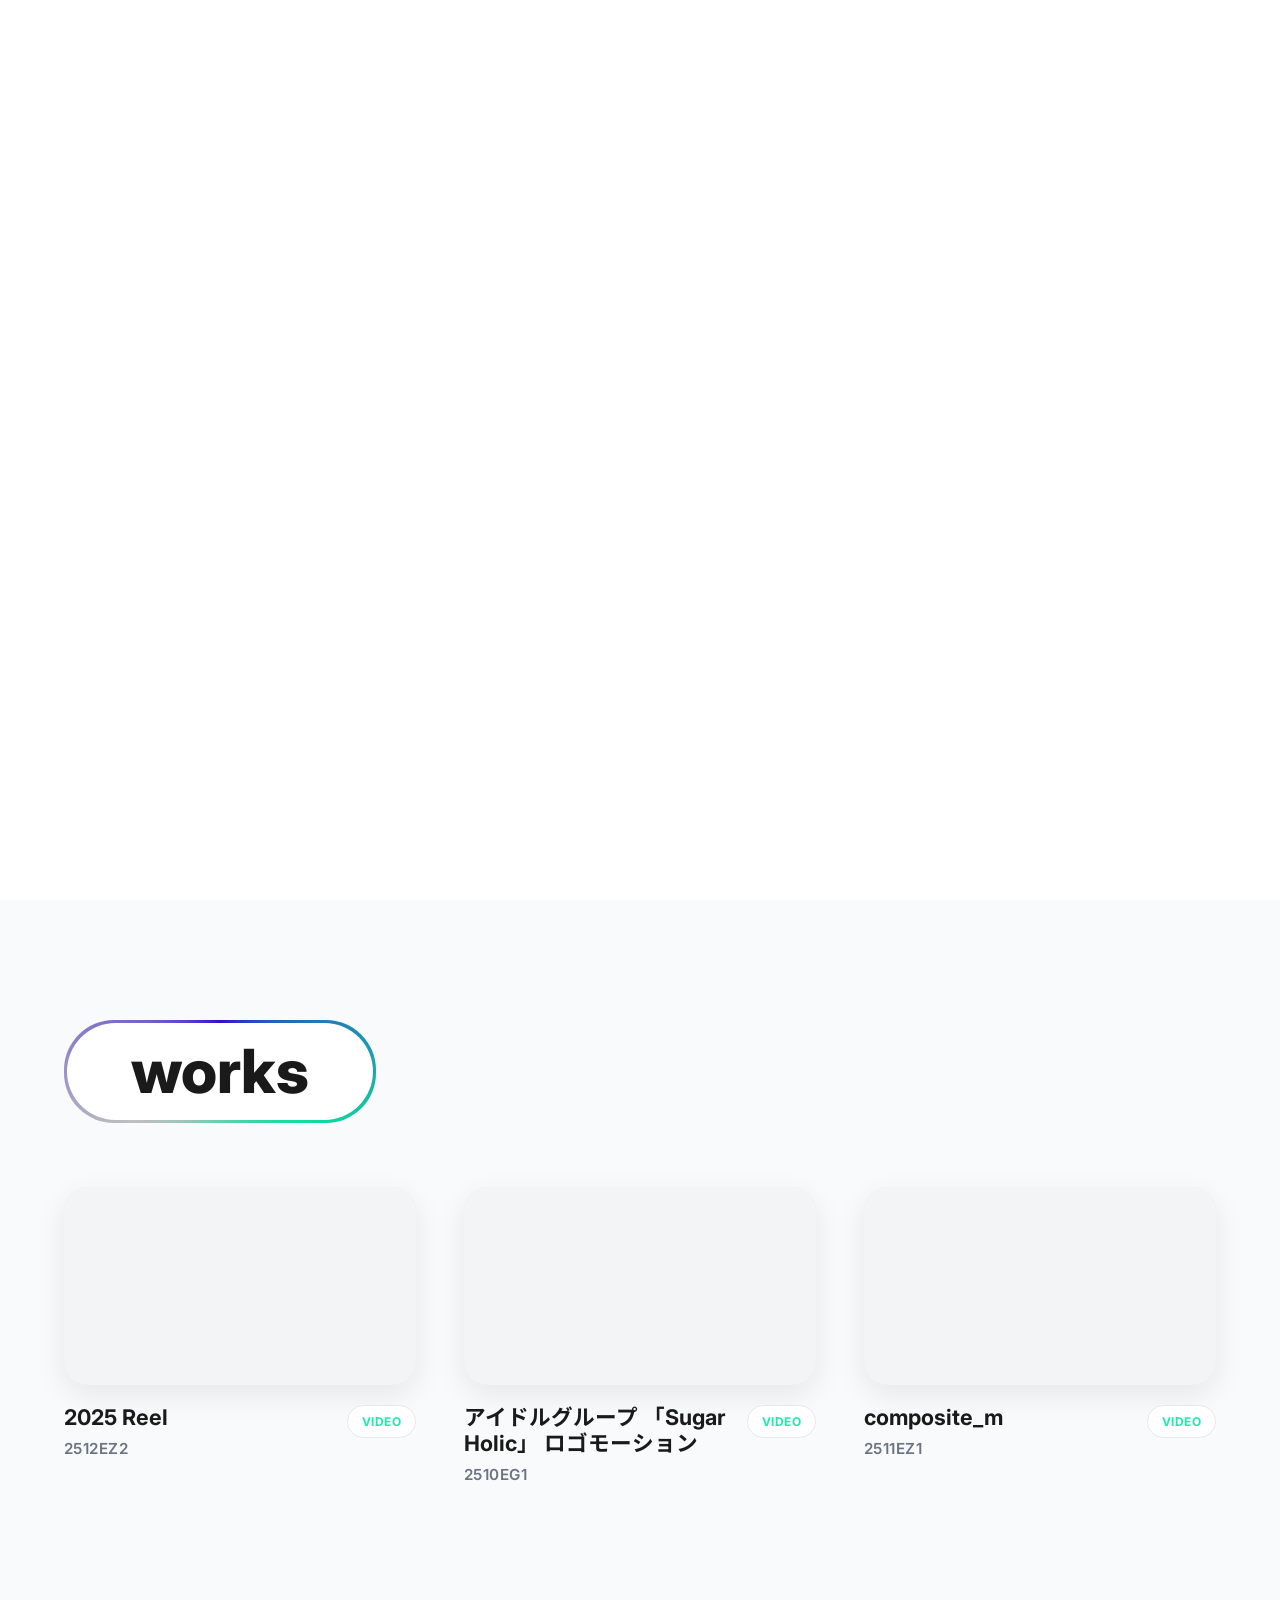
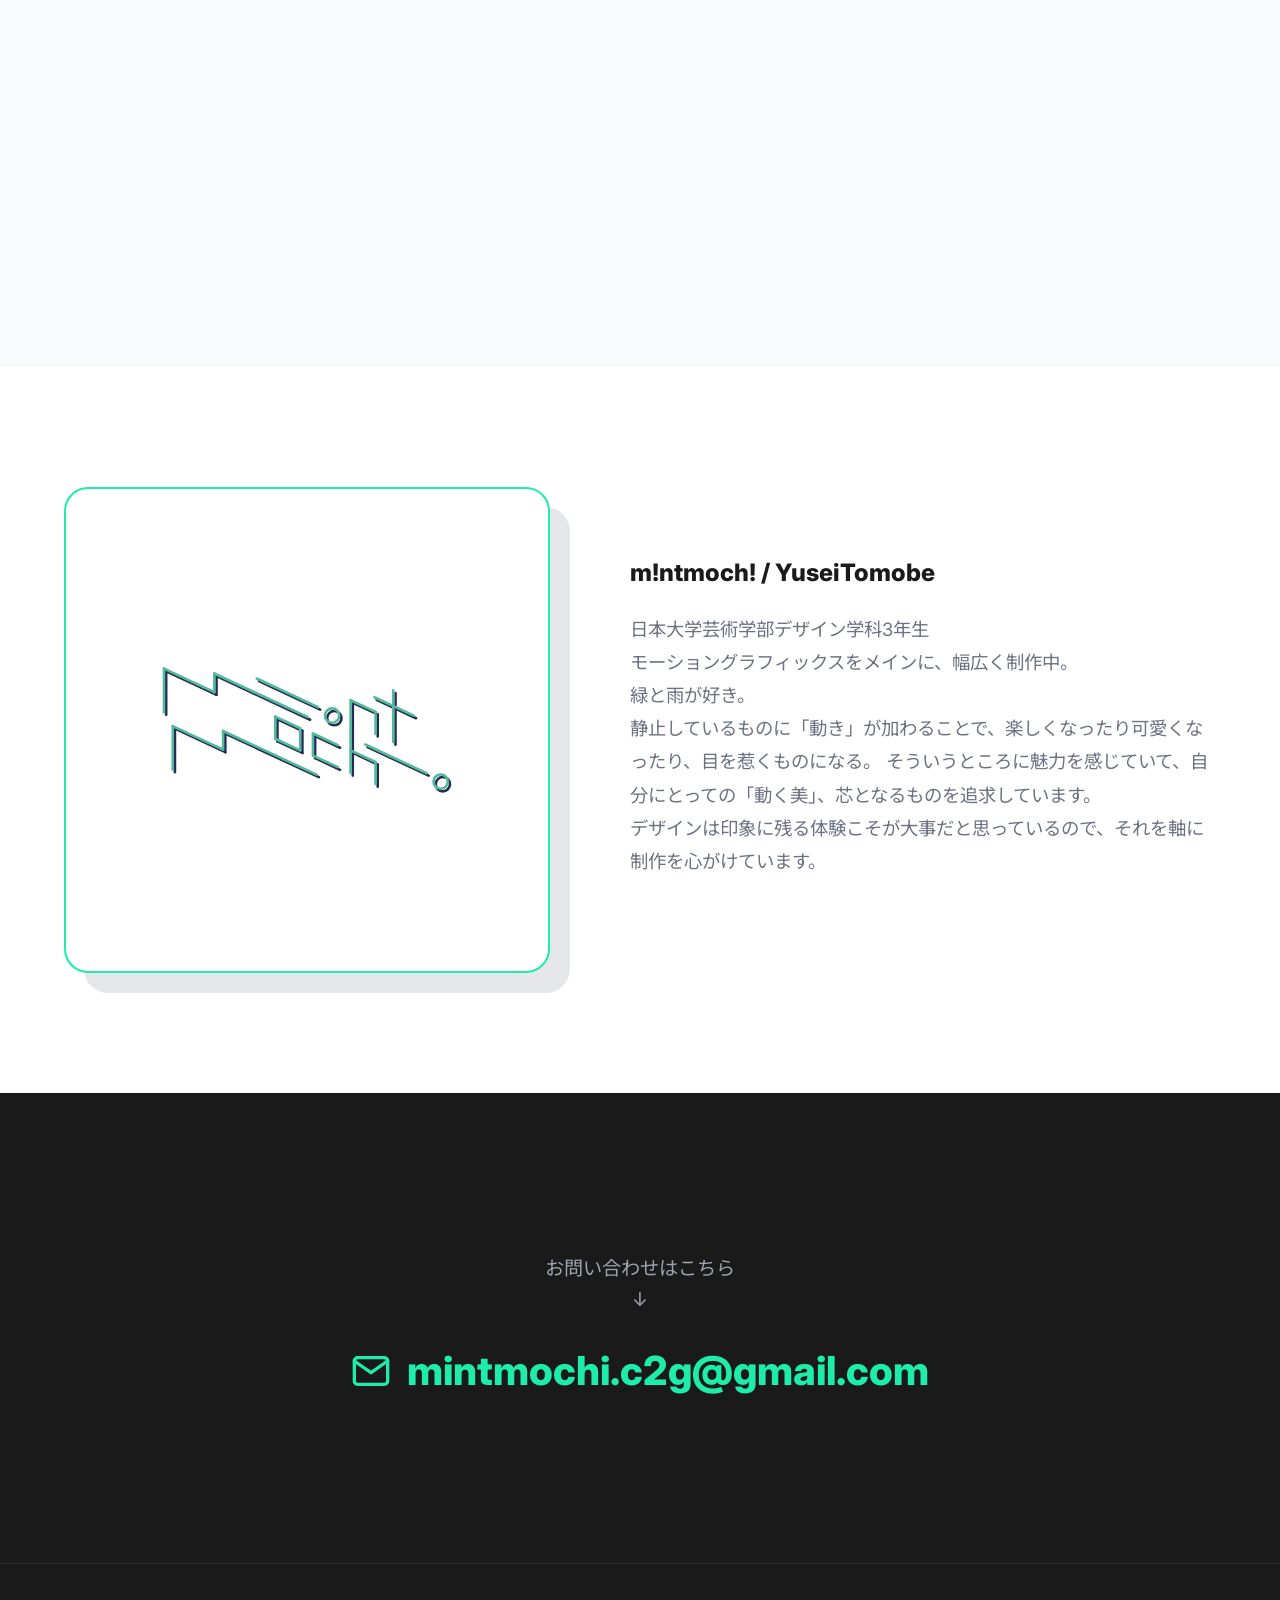
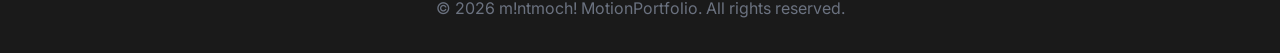
==== work-detail.html @ af5d7b32 "ok" ====
<!DOCTYPE html>
<html lang="ja">

<head>
    <meta name="robots" content="noindex,nofollow">
    <meta charset="UTF-8">
    <meta name="viewport" content="width=device-width, initial-scale=1.0">
    <title>作品詳細 | m!ntmoch! MotionPortfolio</title>
    <link rel="preconnect" href="https://fonts.googleapis.com">
    <link rel="preconnect" href="https://fonts.gstatic.com" crossorigin>
    <link
        href="https://fonts.googleapis.com/css2?family=Inter:wght@300;400;600;800&family=Noto+Sans+JP:wght@300;400;600;800&display=swap"
        rel="stylesheet">
    <link rel="stylesheet" href="style.css">
</head>

<body>

    <!-- 追従する戻るボタン（回転グラデーション付き） -->
    <a href="index.html" class="back-btn">
        <div class="back-btn-inner">
            <svg width="24" height="24" viewBox="0 0 24 24" fill="none" stroke="currentColor" stroke-width="2"
                stroke-linecap="round" stroke-linejoin="round">
                <line x1="19" y1="12" x2="5" y2="12"></line>
                <polyline points="12 19 5 12 12 5"></polyline>
            </svg>
        </div>
    </a>

    <!-- ヘッダー装飾（上部のカラーバー） -->
    <div class="detail-header-bar"></div>

    <div class="container detail-container">
        <!-- タイトルエリア -->
        <div class="detail-header">
            <h1 id="detail-title">作品タイトル</h1>
            <span id="detail-code">作品コード</span>
        </div>

        <!-- ============================================== -->
        <!-- 映像レイアウト用のエリア (type: "video" の時に表示) -->
        <!-- ============================================== -->
        <div id="layout-video" style="display: none;">
            <div class="youtube-wrapper dummy-bg">
                <iframe id="detail-youtube" src="" frameborder="0"
                    allow="accelerometer; autoplay; clipboard-write; encrypted-media; gyroscope; picture-in-picture; web-share"
                    allowfullscreen></iframe>
            </div>

            <div class="scenes-grid" id="scenes-grid">
                <!-- JavaScriptでここにシーン画が自動追加されます -->
            </div>
        </div>

        <!-- ============================================== -->
        <!-- 平面レイアウト用のエリア (type: "graphic" の時に表示) -->
        <!-- ============================================== -->
        <div id="layout-graphic" style="display: none;">
            <div class="graphic-wrapper dummy-bg">
                <img id="detail-graphic-img" src="" alt="作品画像">
            </div>
        </div>

        <!-- ============================================== -->
        <!-- 制作意図・ツール等のエリア (共通) -->
        <!-- ============================================== -->
        <div class="detail-info-box">
            <h4 style="margin-bottom: 8px;">概要</h4>
            <p id="detail-description"></p>
            <div class="detail-meta">
                <div><strong>ツール:</strong> <span id="detail-tools"></span></div>
                <div><strong>制作期間:</strong> <span id="detail-duration"></span></div>
            </div>
        </div>
    </div>

    <footer>
        <p>&copy; 2026 m!ntmoch! MotionPortfolio. All rights reserved.</p>
    </footer>

    <!-- データファイルと処理スクリプトを読み込み -->
    <script src="works-data.js"></script>
    <script src="script.js"></script>
    <script>
        document.addEventListener('DOMContentLoaded', () => {
            // URLから ?id=xxx を取得 (例: work-detail.html?id=25E12M)
            const params = new URLSearchParams(window.location.search);
            const workId = params.get('id');

            // 該当するデータがない場合はトップページに戻す
            if (!workId || !worksData[workId]) {
                window.location.href = 'index.html';
                return;
            }

            const data = worksData[workId];

            // 1. 共通のテキスト情報をセット
            document.getElementById('detail-title').textContent = data.title;
            document.getElementById('detail-code').textContent = data.code;
            const formattedDescription = data.description.replace(/\n/g, '<br>');
            document.getElementById('detail-description').innerHTML = formattedDescription;
            document.getElementById('detail-tools').textContent = data.tools;
            document.getElementById('detail-duration').textContent = data.duration;
            document.title = `${data.title} | m!ntmoch! MotionPortfolio`;

            // 2. データを各要素に流し込む
            if (data.type === 'video') {
                document.getElementById('layout-video').style.display = 'block';
                const youtubeFrame = document.getElementById('detail-youtube');

                // データ倉庫に youtubeUrl が書いてあれば、そのままプレイヤーにセットする
                if (data.youtubeUrl && data.youtubeUrl !== "") {
                    youtubeFrame.src = data.youtubeUrl;
                } else {
                    // 動画URLがない場合のダミー枠表示処理
                    youtubeFrame.style.display = 'none';
                    const wrapper = document.querySelector('.youtube-wrapper');
                    if (wrapper) {
                        wrapper.classList.add('dummy-scene');
                        wrapper.innerHTML = '<span class="dummy-text">メイン動画（URL未設定）</span>';
                    }
                }

                // 下に並べる4枚のシーン画を自動追加するループ処理
                const scenesGrid = document.getElementById('scenes-grid');
                scenesGrid.innerHTML = ''; // 一度中身を綺麗にする

                data.scenes.forEach(sceneSrc => {
                    const imgContainer = document.createElement('div');
                    imgContainer.className = 'scene-item dummy-bg';

                    if (sceneSrc && sceneSrc !== "") {
                        const img = document.createElement('img');
                        img.src = `./assets/images/${sceneSrc}`;
                        imgContainer.appendChild(img);
                        imgContainer.classList.remove('dummy-bg');
                    } else {
                        // 画像がない場合のダミー枠
                        imgContainer.classList.add('dummy-scene');
                        imgContainer.innerHTML = '<span class="dummy-text">各シーン画</span>';
                    }
                    scenesGrid.appendChild(imgContainer);
                });

            } else if (data.type === 'graphic') {
                document.getElementById('layout-graphic').style.display = 'block';
                const graphicImg = document.getElementById('detail-graphic-img');

                if (data.mainImage && data.mainImage !== "") {
                    graphicImg.src = `./assets/images/${data.mainImage}`;
                    document.querySelector('.graphic-wrapper').classList.remove('dummy-bg');
                } else {
                    // 画像がない場合のダミー枠表示処理
                    graphicImg.style.display = 'none';
                    const wrapper = document.querySelector('.graphic-wrapper');
                    wrapper.classList.add('dummy-scene');
                    wrapper.innerHTML = '<span class="dummy-text">作品画像</span>';
                }
            }
        });
    </script>
</body>

</html>
---- style.css ----
:root {
    --color-bg: #ffffff;
    --color-text: #1a1a1a;
    --color-text-muted: #6b7280;
    --color-accent: #1decaa;
    /* Custom Icon Green */
    --color-accent-hover: #1fd69f;
    --color-surface: #f9fafb;
    --color-border: #e5e7eb;
}

* {
    box-sizing: border-box;
    margin: 0;
    padding: 0;
}

/* html にも必須：bodyだけでは Safari 等でバウンスが残る */
html {
    overscroll-behavior-y: none;
}

body {
    font-family: 'Inter', 'Noto Sans JP', sans-serif;
    background-color: var(--color-bg);
    color: var(--color-text);
    line-height: 1.6;
    -webkit-font-smoothing: antialiased;
    overflow-x: hidden;
    overscroll-behavior-y: none;
}

h1,
h2,
h3,
h4 {
    font-weight: 800;
    line-height: 1.2;
}

a {
    color: inherit;
    text-decoration: none;
    transition: all 0.3s ease;
}

.container {
    max-width: 1200px;
    margin: 0 auto;
    padding: 0 24px;
}

.section {
    padding: 120px 0;
}

.text-accent {
    color: var(--color-accent);
}

/* Navigation */
/* ==========================================
   Dynamic Navigation (映像再現・修正版)
========================================== */

:root {
    --nav-angle: 0deg;
}

.dynamic-nav {
    position: fixed;
    top: 24px;
    right: 24px;
    z-index: 1000;
    padding: 3px;
    border-radius: 50px;
    background: conic-gradient(from var(--nav-angle), #c4c4c4, #48fea6, #051ade, #c4c4c4);
}

.dynamic-nav-inner {
    position: relative;
    background-color: rgba(255, 255, 255, 0.95);
    backdrop-filter: blur(8px);
    border-radius: 50px;
    height: 48px;
    width: 48px;
    overflow: hidden;
    display: flex;
    align-items: center;
    transition: width 0.6s cubic-bezier(0.34, 1.3, 0.64, 1);
}

.dynamic-nav.is-open .dynamic-nav-inner {
    width: 340px;
}

/* メニューの文字 */
.dynamic-nav-links {
    display: flex;
    gap: 35px;
    opacity: 0;
    white-space: nowrap;
    transition: opacity 0.1s ease, transform 0.1s ease;
    pointer-events: none;
    padding-left: 32px;
    transform: translateX(10px);
}

.dynamic-nav.is-open .dynamic-nav-links {
    opacity: 1;
    pointer-events: auto;
    transform: translateX(0);
    transition: opacity 0.4s ease 0.15s, transform 0.4s ease 0.1s;
}

.dynamic-nav-links a {
    font-size: 0.95rem;
    font-weight: 600;
    color: var(--color-text);
}

.dynamic-nav-links a:hover {
    color: var(--color-accent);
}

/* 三本線ハンバーガーボタン */
.dynamic-nav-toggle {
    position: absolute;
    right: 4px;
    width: 40px;
    height: 40px;
    flex-shrink: 0;
    border: none;
    background: transparent;
    cursor: pointer;
    display: flex;
    flex-direction: column;
    justify-content: center;
    align-items: center;
    gap: 4px;
    outline: none;
    transition: transform 0.6s cubic-bezier(0.34, 1.75, 0.64, 1), gap 0.6s cubic-bezier(0.34, 1.75, 0.64, 1);
}

/* ボタン内の3本の線 */
.dynamic-nav-toggle span {
    display: block;
    width: 18px;
    height: 2px;
    background-color: var(--color-text);
    border-radius: 2px;
    transition: background-color 0.3s ease;
}

/* 開いた時に90度回転し、線の間隔（gap）を広げる */
.dynamic-nav.is-open .dynamic-nav-toggle {
    transform: rotate(90deg);
    gap: 7px;
}

/* Hero Section */
.hero {
    height: 100vh;
    /* fallback */
    height: 100dvh;
    display: flex;
    align-items: center;
    position: relative;
    overflow: hidden;
    padding-top: 80px;
    background-color: #dddddd;
    /* 💡 背景を黒にして映像を引き締める */
}

/* 💡 動画を画面いっぱいに広げて、うっすら（不透明度 0.35）流す */
.hero-video-bg {
    position: absolute;
    top: 50%;
    left: 50%;
    width: 100%;
    height: 100%;
    object-fit: cover;
    /* 💡 縦横比を崩さずに画面全体を覆う */
    transform: translate(-50%, -50%);
    z-index: 1;
    opacity: 0.35;
    /* 💡 ここで薄さを調整（0.1が超薄い 〜 1.0が100%くっきり） */
}

/* 💡 文字を読みやすくするために、上に少し暗いフィルターを重ねる */
.hero-video-overlay {
    position: absolute;
    top: 0;
    left: 0;
    width: 100%;
    height: 100%;
    background: linear-gradient(to bottom, rgba(244, 244, 244, 0.4), rgba(78, 78, 78, 0.2));
    z-index: 2;
}

/* 💡 タイトルやボタンなどの文字が動画の「上」にくるように z-index を調整 */
.hero .container {
    position: relative;
    z-index: 3;
}

/* ==========================================
   Works Section (動画再現：レイアウト＆トリプルバウンス)
========================================== */
.works-section {
    background-color: var(--color-surface);
    overflow: hidden;
    /* 激しいバウンス時のはみ出しスクロールバーを防ぐ */
}

/* ① Worksヘッダー：左から右へバウンス出現 ＆ 動画風ネオンカプセルデザイン */
.works-section .section-header {
    text-align: left;
    /* 動画に合わせて左寄せに配置 */
    margin-bottom: 64px;

    /* 初期状態：左側に引っ込んで少し縮んでいる */
    opacity: 0;
    transform: translateX(-180px) scale(0.85);
    transition: transform 0.85s cubic-bezier(0.34, 1.75, 0.64, 1), opacity 0.85s ease;
}

/* 画面にスクロールインした時に発火 */
.works-section .section-header.is-visible {
    opacity: 1;
    transform: translateX(0) scale(1);
}

.works-section .section-header h2 {
    display: inline-block;
    font-size: 3.8rem;
    font-weight: 800;
    color: #1a1a1a;
    /* 💡 文字を黒に */
    padding: 3px;
    /* 💡 これが「フチの線の太さ」になります */
    border-radius: 50px;
    /* 特徴的な角丸カプセル形状 */

    /* 💡 ナビと同じ「青ー緑ー灰色」の回転グラデーションを背景（フチ用）に敷く */
    background: conic-gradient(from var(--nav-angle), #340bd8, #0fde9c, #bfbfbf, #340bd8);

    text-transform: lowercase;
    /* 自動で動画通りの小文字「works」にする */
}

/* 💡 フチの内側を「白」で丸く塗りつぶすための設定を1つ追加！ */
.works-section .section-header h2::after {
    content: "works";
    /* 中身の文字 */
    display: block;
    background-color: #ffffff;
    /* 💡 中を白に */
    padding: 12px 64px;
    /* 文字の周りの余白 */
    border-radius: 50px;
    width: 100%;
    height: 100%;
    box-sizing: border-box;
}

/* ヘッダー下のサブテキスト（ヘッダーが弾み終わった後にフワッと出現） */
.works-section .section-header p {
    margin-top: 20px;
    padding-left: 24px;
    font-size: 1.1rem;
    opacity: 0;
    transform: translateY(15px);
    transition: opacity 0.6s ease 0.45s, transform 0.6s ease 0.4s;
}

.works-section .section-header.is-visible p {
    opacity: 1;
    transform: translateY(0);
}

/* 作品のグリッド配置（間隔を少し広げて動画のゆとりを再現） */
.works-grid {
    display: grid;
    grid-template-columns: repeat(auto-fit, minmax(320px, 1fr));
    gap: 60px 48px;
}

/* ② 作品映像カード：左上から右下へ迫り来るバウンスモーション */
.works-grid .work-item {
    opacity: 0;
    transform: translate(-120px, -120px) scale(0.8);
    /* 左上奥から飛び出す初期位置 */

    /* HTMLに直書きされている「transition-delay」を活かすため、プロパティを限定 */
    transition-property: transform, opacity;
    transition-duration: 0.85s;
    transition-timing-function: cubic-bezier(0.34, 1.75, 0.64, 1);
    /* ピチッと弾む心地よい速度 */
}

/* 画面にスクロールインした時に発火 */
.works-grid .work-item.is-visible {
    opacity: 1;
    transform: translate(0, 0) scale(1);
}

/* 作品画像（動画）コンテナ：滑らかな角丸感を強化 */
.work-image-container {
    position: relative;
    width: 100%;
    aspect-ratio: 16/9;
    background-color: #e5e7eb;
    border-radius: 24px;
    /* 16pxから24pxに広げて動画のモチッとした滑らかさに */
    overflow: hidden;
    margin-bottom: 20px;
    box-shadow: 0 10px 30px rgba(0, 0, 0, 0.08);
}

.work-image {
    position: absolute;
    inset: 0;
    display: flex;
    align-items: center;
    justify-content: center;
    background-color: #f3f4f6;
    transition: transform 0.6s cubic-bezier(0.16, 1, 0.3, 1);
    color: #9ca3af;
    font-size: 1.2rem;
    font-weight: 600;
}

.work-hover-overlay {
    position: absolute;
    inset: 0;
    opacity: 0;
    display: flex;
    align-items: center;
    justify-content: center;
    transition: opacity 0.4s ease;
}

.work-item:hover .work-image {
    transform: scale(1.04);
    /* ホバー時のズームを少し上品に */
}

.work-item:hover .work-hover-overlay {
    opacity: 0;
}

/* ③ 作品名・作品コード：カードが着地した瞬間に下から時間差バウンス出現 */
.work-info {
    display: flex;
    justify-content: space-between;
    align-items: flex-start;

    /* 初期状態 */
    opacity: 0;
    transform: translateY(25px);
    /* カード本体が飛び出て落ち着く頃（0.35秒後）に、文字がひょこっと弾んで出てくる設定 */
    transition: opacity 0.5s ease 0.35s, transform 0.5s cubic-bezier(0.34, 1.5, 0.64, 1) 0.35s;
}

/* 画面にスクロールインした時に発火 */
.work-item.is-visible .work-info {
    opacity: 1;
    transform: translateY(0);
}

.work-item:hover .work-title {
    color: var(--color-accent);
}

.work-title {
    font-size: 1.35rem;
    font-weight: 700;
    margin-bottom: 6px;
    transition: color 0.3s ease;
}

.work-category {
    color: var(--color-text-muted);
    font-size: 0.95rem;
    font-weight: 600;
    letter-spacing: 0.03em;
}

.work-badge {
    font-size: 0.75rem;
    padding: 6px 14px;
    background-color: white;
    border: 1px solid var(--color-border);
    border-radius: 20px;
    color: var(--color-accent);
    font-weight: 700;
    letter-spacing: 0.5px;
}

/* About Section */
.about-wrapper {
    display: flex;
    flex-wrap: wrap;
    gap: 80px;
    align-items: center;
}

.about-image {
    flex: 1 1 400px;
    position: relative;
}

.about-image-inner {
    width: 100%;
    aspect-ratio: 1/1;
    background-color: #ffffff;
    border: 2px solid var(--color-accent);
    border-radius: 24px;
    display: flex;
    align-items: center;
    justify-content: center;
    color: #9ca3af;
    font-weight: 600;
    position: relative;
    z-index: 1;
}

.about-image-decor {
    position: absolute;
    bottom: -20px;
    right: -20px;
    width: 100%;
    height: 100%;
    background-color: #e5e7eb;
    border-radius: 24px;
    z-index: 0;
}

.about-content {
    flex: 1 1 500px;
}

.about-content h2 {
    font-size: 3.5rem;
    margin-bottom: 32px;
}

.about-content p {
    font-size: 1.15rem;
    color: var(--color-text-muted);
    margin-bottom: 24px;
    line-height: 1.8;
}

/* Contact Section */
.contact-section {
    background-color: var(--color-text);
    color: var(--color-bg);
    padding: 160px 0;
    text-align: center;
}

.contact-section h2 {
    font-size: 3.5rem;
    margin-bottom: 24px;
}

.contact-email {
    display: inline-flex;
    align-items: center;
    gap: 16px;
    font-size: 2.5rem;
    font-weight: 800;
    color: var(--color-accent);
    text-decoration: none;
    transition: color 0.3s ease;
    margin-top: 24px;
}

.contact-email:hover {
    color: white;
}

/* Footer */
footer {
    padding: 32px 0;
    text-align: center;
    background-color: var(--color-text);
    color: #6b7280;
    border-top: 1px solid rgba(255, 255, 255, 0.1);
}

/* ==========================================
   Work Detail Page Styles
========================================== */
.detail-header-bar {
    position: fixed;
    top: 0;
    left: 0;
    width: 100%;
    height: 16px;
    background: linear-gradient(90deg, #1f2937 0%, #1f2937 5%, #eb2b98 5%, #eb2b98 20%, #340bd8 20%, #12ffc4 70%, #bfbfbf 90%, #bfbfbf 100%);
    z-index: 1000;
}

.back-btn {
    position: fixed;
    top: 32px;
    left: 24px;
    z-index: 1000;
    padding: 3px;
    border-radius: 50px;
    background: conic-gradient(from var(--nav-angle), #53ba9a, #2d10e7, #9ca3af, #53ba9a);
    display: flex;
    text-decoration: none;
    color: var(--color-text);
}

.back-btn-inner {
    background-color: rgba(255, 255, 255, 0.95);
    backdrop-filter: blur(8px);
    border-radius: 50px;
    height: 48px;
    width: 48px;
    display: flex;
    align-items: center;
    justify-content: center;
    transition: background-color 0.3s ease;
}

.back-btn:hover .back-btn-inner {
    background-color: rgba(255, 255, 255, 1);
}

.detail-container {
    padding-top: 100px;
    padding-bottom: 80px;
    max-width: 1000px;
}

.detail-header {
    display: flex;
    align-items: baseline;
    gap: 16px;
    margin-bottom: 40px;
    border-bottom: 1px solid var(--color-border);
    padding-bottom: 16px;
}

.detail-header h1 {
    font-size: 2.5rem;
}

.detail-header span {
    font-size: 1rem;
    color: var(--color-text-muted);
    font-weight: 600;
}

/* Video Layout */
.youtube-wrapper {
    position: relative;
    width: 100%;
    padding-bottom: 56.25%;
    /* 16:9 ratio */
    height: 0;
    overflow: hidden;
    background-color: #f3f4f6;
    margin-bottom: 24px;
}

.youtube-wrapper iframe {
    position: absolute;
    top: 0;
    left: 0;
    width: 100%;
    height: 100%;
    border: 0;
}

.scenes-grid {
    display: grid;
    grid-template-columns: repeat(2, 1fr);
    gap: 24px;
    margin-bottom: 40px;
}

.scene-item {
    position: relative;
    width: 100%;
    aspect-ratio: 16/9;
    background-color: #f3f4f6;
    overflow: hidden;
}

.scene-item img {
    width: 100%;
    height: 100%;
    object-fit: cover;
}

/* Graphic Layout */
.graphic-wrapper {
    width: 100%;
    min-height: 600px;
    background-color: #f3f4f6;
    margin-bottom: 40px;
    display: flex;
    justify-content: center;
    align-items: center;
    overflow: hidden;
    padding: 24px;
}

.graphic-wrapper img {
    max-width: 100%;
    height: auto;
    object-fit: contain;
}

/* Info Box */
.detail-info-box {
    border: 1px solid var(--color-border);
    padding: 32px;
    background-color: #ffffff;
}

.detail-info-box p {
    margin-bottom: 24px;
    font-size: 1.05rem;
    color: var(--color-text);
}

.detail-meta {
    display: flex;
    flex-wrap: wrap;
    gap: 24px;
    color: var(--color-text-muted);
    font-size: 0.95rem;
}

/* Dummy Elements */
.dummy-bg {
    background-color: #e5e7eb;
}

.dummy-scene {
    display: flex;
    justify-content: center;
    align-items: center;
    background-color: #e5e7eb;
    border: 2px dashed #9ca3af;
}

.dummy-text {
    font-size: 1.25rem;
    font-weight: 800;
    color: #9ca3af;
    letter-spacing: 2px;
}

/* Animations */
@keyframes fadeUp {
    from {
        opacity: 0;
        transform: translateY(30px);
    }

    to {
        opacity: 1;
        transform: translateY(0);
    }
}

.fade-on-scroll {
    opacity: 0;
    transform: translateY(40px);
    transition: opacity 0.8s cubic-bezier(0.16, 1, 0.3, 1), transform 0.8s cubic-bezier(0.16, 1, 0.3, 1);
}

.fade-on-scroll.is-visible {
    opacity: 1;
    transform: translateY(0);
}

/* Splash Screen */
#splash-screen {
    position: fixed;
    top: 0;
    left: 0;
    width: 100vw;
    height: 100vh;
    /* fallback */
    height: 100dvh;
    background-color: var(--color-bg);
    z-index: 9999;
    display: flex;
    justify-content: center;
    align-items: center;
    transition: opacity 0.8s ease-in-out, visibility 0.8s ease-in-out;
}

#splash-screen.hidden {
    opacity: 0;
    visibility: hidden;
}

#splash-video {
    width: 40vw;
    max-width: 400px;
    aspect-ratio: 16/9;
    /* 正方形の枠を強制的に作る */
    object-fit: cover;
    /* 枠いっぱいに動画を拡大し、はみ出た黒帯部分を切り落とす */
    border: none;
    outline: none;
    background-color: transparent;
}

/* ==========================================
   Responsive (Smartphone)
========================================== */
@media (max-width: 768px) {
    .section {
        padding: 80px 0;
    }

    .section-header h2 {
        font-size: 2.5rem;
    }

    .dynamic-nav.is-open .dynamic-nav-inner {
        /* スマホで横幅がいっぱいにならないよう調整（余白考慮） */
        width: calc(100vw - 48px);
    }

    .about-wrapper {
        gap: 40px;
    }

    .contact-email {
        font-size: 1.5rem;
        word-break: break-all;
        /* 長いアドレスがはみ出さないように */
    }

    #splash-video {
        width: 60vw;
        /* スマホではロゴを少し大きめに */
    }
}
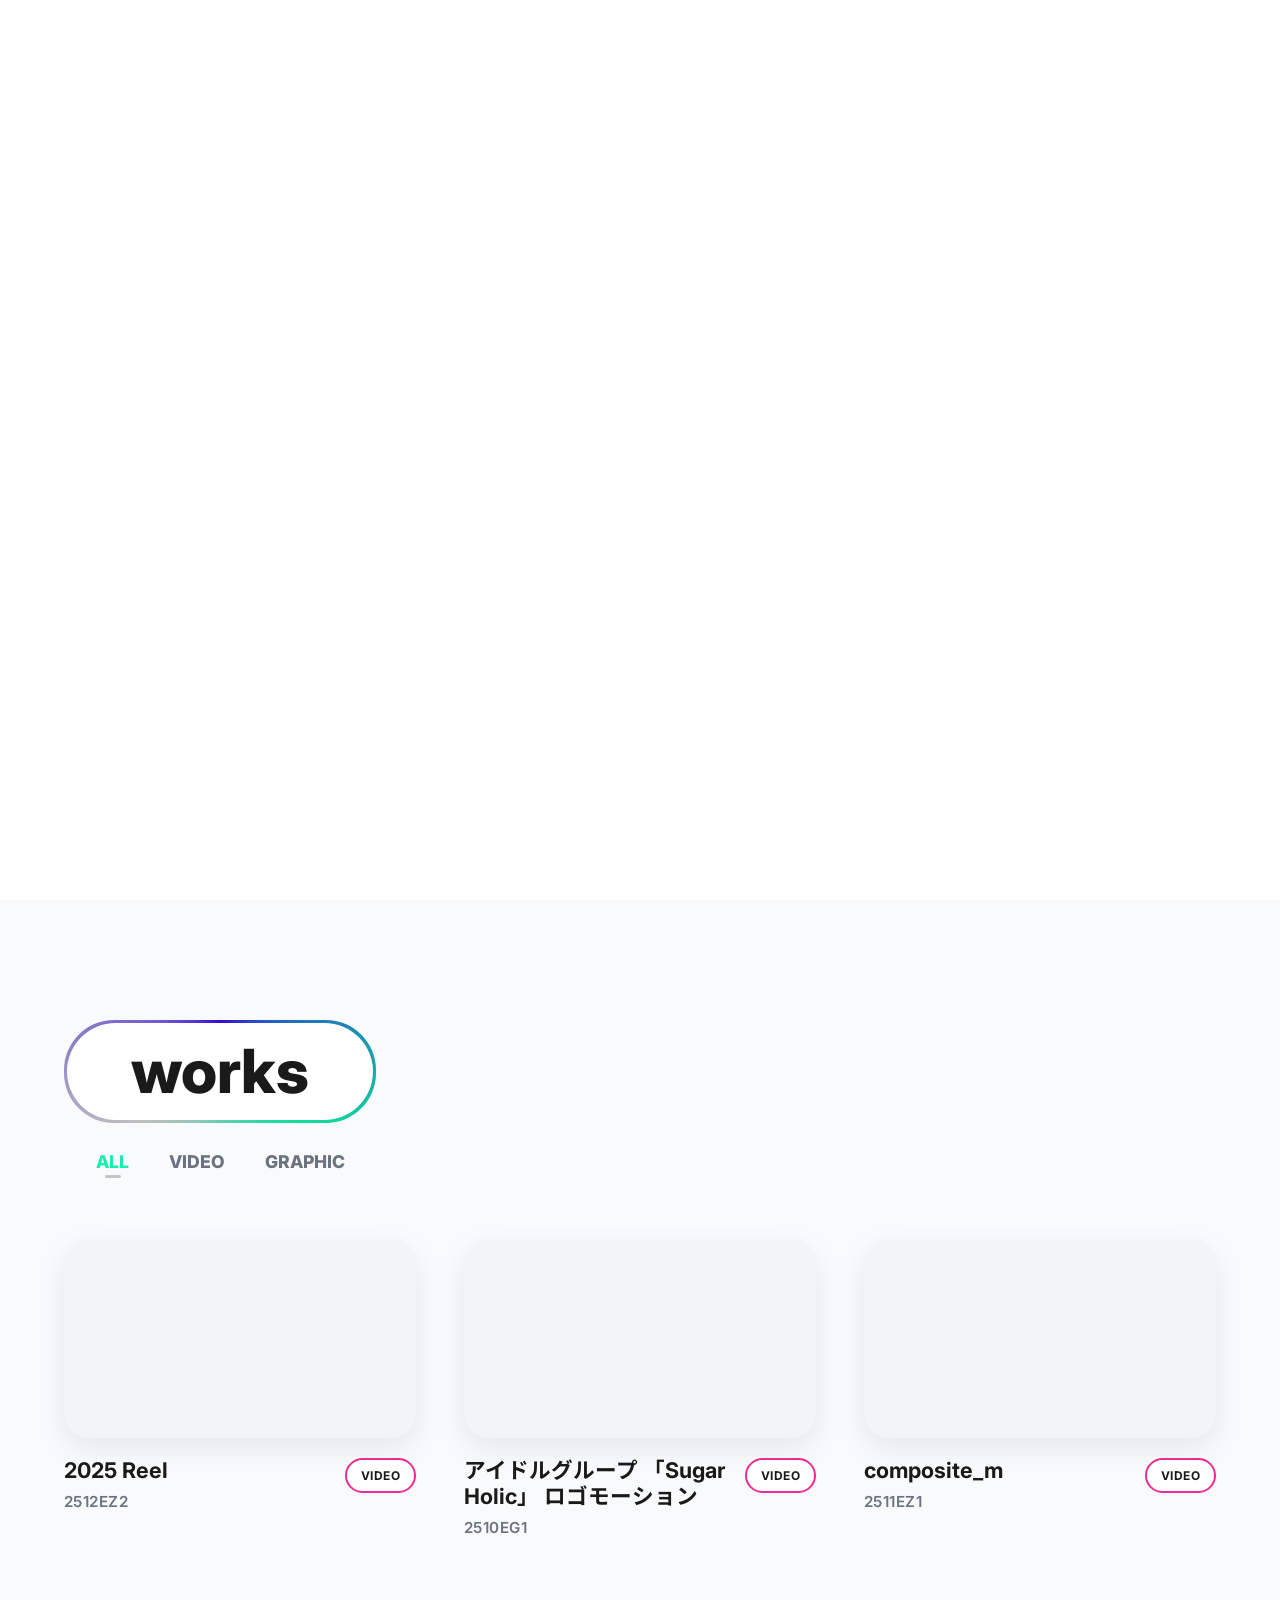
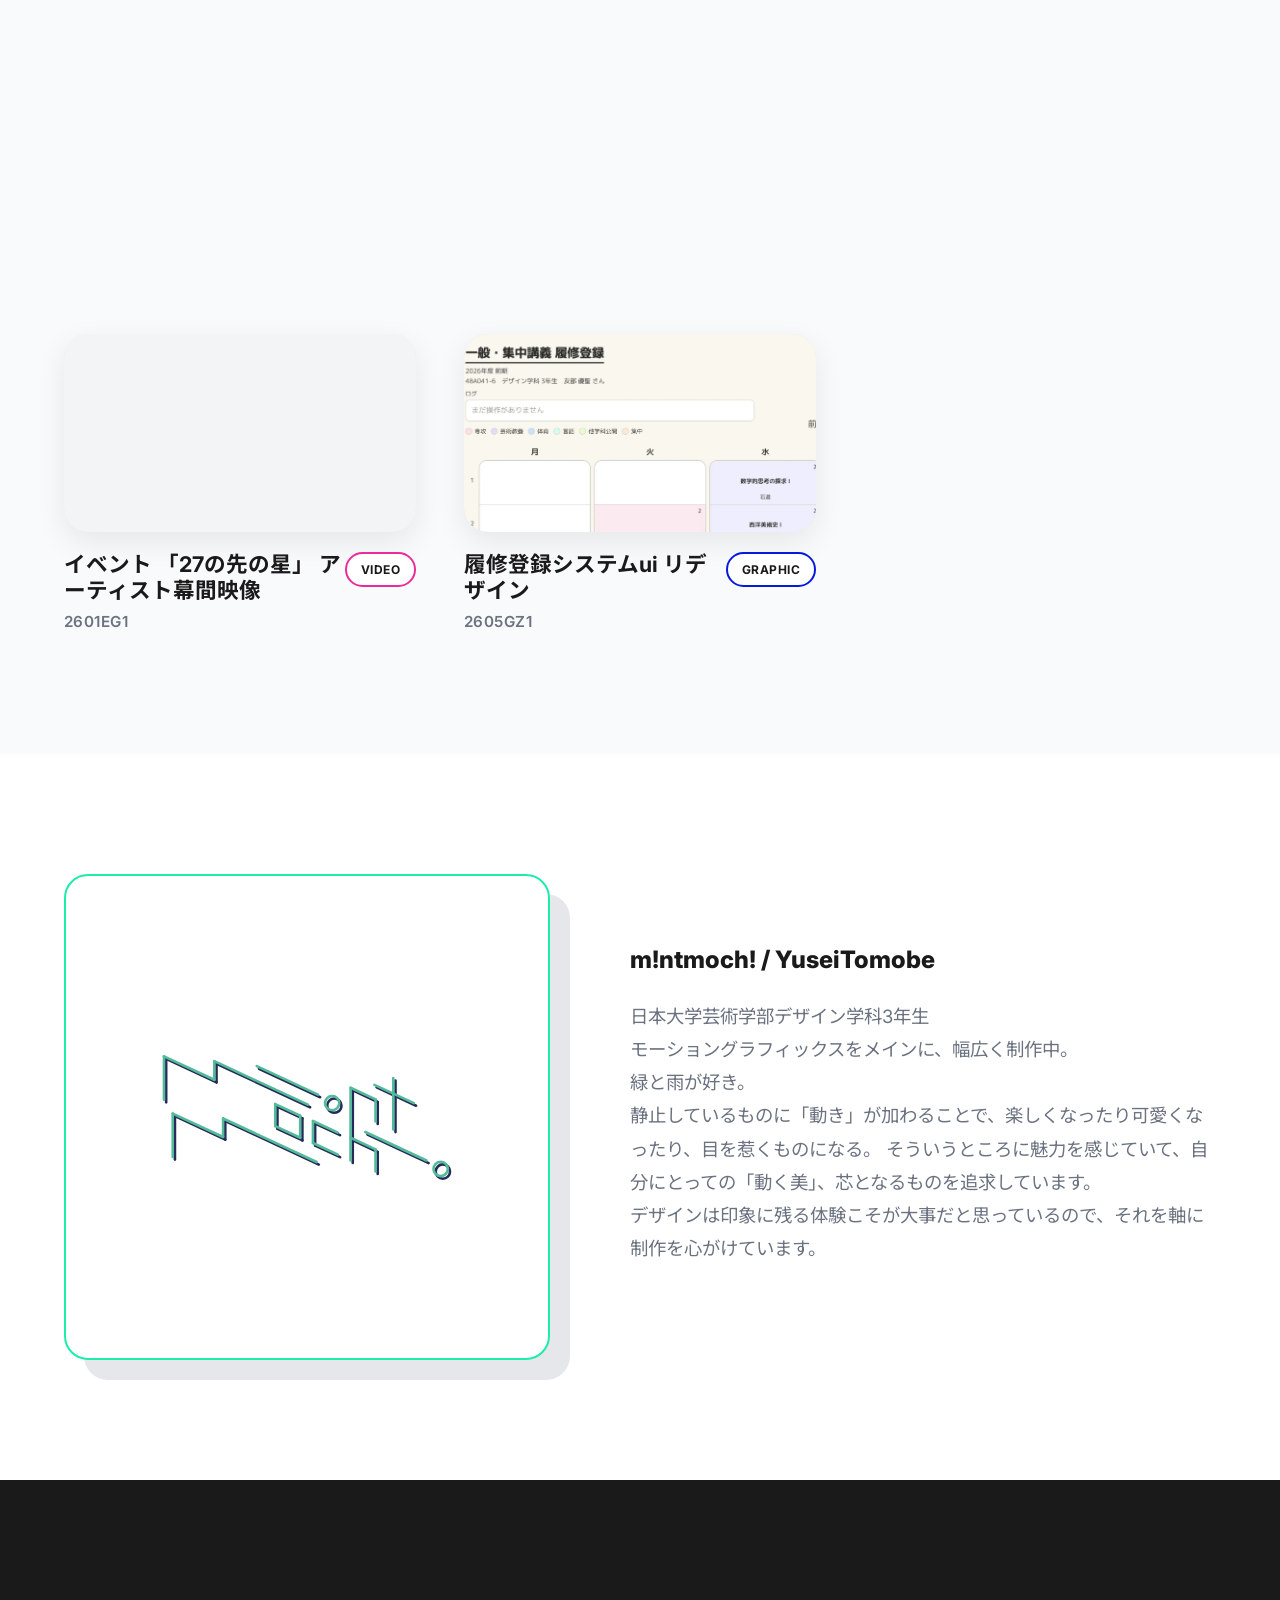
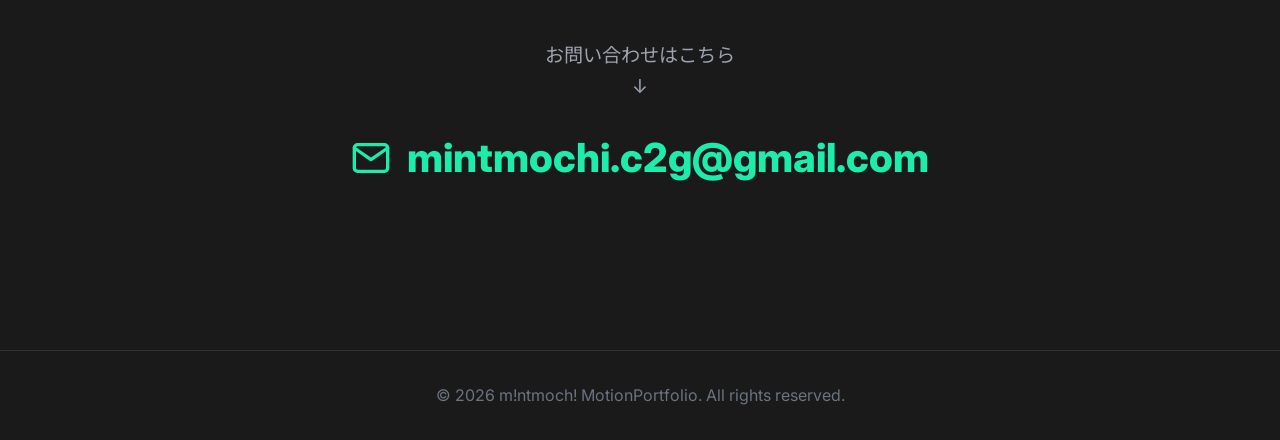
==== commit 0426970d: "a" ====
--- a/work-detail.html
+++ b/work-detail.html
@@ -67,6 +67,11 @@
         <div class="detail-info-box">
             <h4 style="margin-bottom: 8px;">概要</h4>
             <p id="detail-description"></p>
+            <div id="detail-site-url" style="margin: 16px 0; display: none;">
+                <a href="" target="_blank" rel="noopener noreferrer" class="detail-site-link">
+                    <span>サイトを見る</span>
+                </a>
+            </div>
             <div class="detail-meta">
                 <div><strong>ツール:</strong> <span id="detail-tools"></span></div>
                 <div><strong>制作期間:</strong> <span id="detail-duration"></span></div>
@@ -103,6 +108,14 @@
             document.getElementById('detail-tools').textContent = data.tools;
             document.getElementById('detail-duration').textContent = data.duration;
             document.title = `${data.title} | m!ntmoch! MotionPortfolio`;
+
+            // サイト URL がある場合はリンクを表示
+            if (data.siteUrl && data.siteUrl !== "") {
+                const siteUrlDiv = document.getElementById('detail-site-url');
+                const link = siteUrlDiv.querySelector('a');
+                link.href = data.siteUrl;
+                siteUrlDiv.style.display = 'block';
+            }
 
             // 2. データを各要素に流し込む
             if (data.type === 'video') {
@@ -157,6 +170,69 @@
                     wrapper.classList.add('dummy-scene');
                     wrapper.innerHTML = '<span class="dummy-text">作品画像</span>';
                 }
+
+                // 追加画像（uiImages）がある場合は専用ギャラリーを生成
+                if (data.uiImages && Array.isArray(data.uiImages) && data.uiImages.length > 0) {
+                    // 既にある場合は削除して再生成（安全策）
+                    const existing = document.querySelector('.ui-images-gallery');
+                    if (existing) existing.remove();
+
+                    const gallery = document.createElement('div');
+                    gallery.className = 'ui-images-gallery';
+
+                    data.uiImages.forEach(imgData => {
+                        // risyu_overview は縦長のため、左右分割レイアウトを使用
+                        if (imgData.id === 'risyu_overview') {
+                            const split = document.createElement('div');
+                            split.className = 'ui-image-split';
+
+                            const left = document.createElement('div');
+                            left.className = 'ui-image-split-left';
+                            const img = document.createElement('img');
+                            img.src = `./assets/images/${imgData.file}`;
+                            img.alt = imgData.id || '';
+                            left.appendChild(img);
+
+                            const right = document.createElement('div');
+                            right.className = 'ui-image-split-right';
+                            const caption = document.createElement('div');
+                            caption.className = 'ui-image-caption ui-image-caption-split';
+                            caption.innerHTML = (imgData.caption || '').replace(/\n/g, '<br>');
+
+                            right.appendChild(caption);
+                            split.appendChild(left);
+                            split.appendChild(right);
+                            gallery.appendChild(split);
+                        } else {
+                            const figure = document.createElement('figure');
+                            figure.className = 'ui-image-figure';
+
+                            const img = document.createElement('img');
+                            img.src = `./assets/images/${imgData.file}`;
+                            img.alt = imgData.id || '';
+                            figure.appendChild(img);
+
+                            const caption = document.createElement('figcaption');
+                            caption.className = 'ui-image-caption';
+                            caption.innerHTML = (imgData.caption || '').replace(/\n/g, '<br>');
+
+                            // キャプション長に応じてマージンを調整（文字数に基づく簡易計算）
+                            if (data.uiImagesCaptionMargin) {
+                                const len = (imgData.caption || '').length || 0;
+                                // 1文字あたり0.5pxを目安に、最小8px 最大56pxで制限
+                                const marginTop = Math.min(56, Math.max(8, Math.round(len * 0.5)));
+                                caption.style.marginTop = `${marginTop}px`;
+                            }
+
+                            figure.appendChild(caption);
+                            gallery.appendChild(figure);
+                        }
+                    });
+
+                    // ギャラリーをinfo-boxの直後に差し込む（descriptionの後）
+                    const infoBox = document.querySelector('.detail-info-box');
+                    infoBox.insertAdjacentElement('afterend', gallery);
+                }
             }
         });
     </script>
--- a/style.css
+++ b/style.css
@@ -7,6 +7,14 @@
     --color-accent-hover: #1fd69f;
     --color-surface: #f9fafb;
     --color-border: #e5e7eb;
+
+    /* --- カラーパレット設定 --- */
+    --color-palette-blue: #051ade;
+    --color-palette-pink: #eb2b98;
+    --color-palette-green: #1decaa;
+    --color-palette-gray: #c4c4c4;
+    --color-palette-black: #1a1a1a;
+    
 }
 
 * {
@@ -279,6 +287,89 @@
     transform: translateY(0);
 }
 
+/* カテゴリーフィルターのスタイリング */
+.works-filter {
+    display: flex;
+    gap: 24px;
+    margin-top: 24px;
+    padding-left: 24px;
+}
+
+.filter-btn {
+    background: none;
+    border: none;
+    font-family: inherit;
+    font-size: 1.1rem;
+    font-weight: 800;
+    color: var(--color-text-muted);
+    cursor: pointer;
+    transition: color 0.3s ease, transform 0.2s ease;
+    padding: 4px 8px;
+    position: relative;
+    outline: none;
+}
+
+/* 各カテゴリーごとの個別カラー設定（ホバー・アクティブ時） */
+
+/* ALLボタン */
+.filter-btn[data-filter="all"]:hover,
+.filter-btn[data-filter="all"].active {
+    color: var(--color-palette-green);
+}
+
+/* VIDEOボタン */
+.filter-btn[data-filter="video"]:hover,
+.filter-btn[data-filter="video"].active {
+    color: var(--color-palette-pink);
+}
+
+/* GRAPHICボタン */
+.filter-btn[data-filter="graphic"]:hover,
+.filter-btn[data-filter="graphic"].active {
+    color: var(--color-palette-blue);
+}
+
+.filter-btn::after {
+    content: '';
+    position: absolute;
+    bottom: -2px;
+    left: 50%;
+    transform: translateX(-50%) scaleX(0);
+    width: 16px;
+    height: 3px;
+    border-radius: 2px;
+    transition: transform 0.3s ease;
+}
+
+/* 各カテゴリーごとの下線（アクティブ時のみ） */
+.filter-btn[data-filter="all"]::after {
+    background-color: var(--color-palette-gray);
+}
+.filter-btn[data-filter="video"]::after {
+    background-color: var(--color-palette-gray);
+}
+.filter-btn[data-filter="graphic"]::after {
+    background-color: var(--color-palette-gray);
+}
+
+.filter-btn.active::after {
+    transform: translateX(-50%) scaleX(1);
+}
+
+.filter-btn:hover {
+    transform: translateY(-2px);
+}
+
+/* 非表示にするためのクラス */
+.work-item.is-hidden {
+    display: none !important;
+}
+
+/* グラフィック作品のホバー用オーバーレイ（再生ボタン無し） */
+.graphic-overlay {
+    background-color: rgba(0, 0, 0, 0.1); /* ほのかに暗くする程度 */
+}
+
 /* 作品のグリッド配置（間隔を少し広げて動画のゆとりを再現） */
 .works-grid {
     display: grid;
@@ -391,11 +482,22 @@
     font-size: 0.75rem;
     padding: 6px 14px;
     background-color: white;
-    border: 1px solid var(--color-border);
+    border: 2px solid var(--color-border);
     border-radius: 20px;
     color: var(--color-accent);
     font-weight: 700;
     letter-spacing: 0.5px;
+}
+
+/* カテゴリーバッジの個別カラー設定 */
+.work-item[data-category="video"] .work-badge {
+    color: var(--color-palette-black);
+    border-color: var(--color-palette-pink);
+}
+
+.work-item[data-category="graphic"] .work-badge {
+    color: var(--color-palette-black);
+    border-color: var(--color-palette-blue);
 }
 
 /* About Section */
@@ -610,13 +712,81 @@
     justify-content: center;
     align-items: center;
     overflow: hidden;
-    padding: 24px;
+    padding: 0;
 }
 
 .graphic-wrapper img {
-    max-width: 100%;
+    width: 100%;
+    height: 100%;
+    object-fit: cover;
+}
+
+/* UIリデザイン用の追加画像ギャラリー */
+.ui-images-gallery {
+    display: flex;
+    flex-direction: column; /* 縦に並べる */
+    gap: 28px;
+    margin-top: 24px;
+    margin-bottom: 40px;
+}
+
+.ui-image-figure {
+    background: #ffffff;
+    border: 1px solid var(--color-border);
+    padding: 16px;
+    border-radius: 12px;
+    display: flex;
+    flex-direction: column;
+    align-items: stretch;
+}
+
+.ui-image-figure img {
+    width: 100%;
     height: auto;
-    object-fit: contain;
+    object-fit: cover;
+    border-radius: 8px;
+}
+
+/* risyu_overview の左右分割スタイル */
+.ui-image-split {
+    display: flex;
+    gap: 24px;
+    align-items: flex-start;
+    background: #ffffff;
+    border: 1px solid var(--color-border);
+    padding: 16px;
+    border-radius: 12px;
+}
+
+.ui-image-split-left {
+    flex: 0 0 48%;
+}
+
+.ui-image-split-left img {
+    width: 100%;
+    height: auto;
+    object-fit: cover;
+    border-radius: 8px;
+}
+
+.ui-image-split-right {
+    flex: 1 1 52%;
+    display: flex;
+    align-items: flex-start;
+}
+
+.ui-image-caption-split {
+    color: var(--color-text);
+    font-size: 1rem;
+    line-height: 1.7;
+}
+
+.ui-image-caption {
+    color: var(--color-text-muted);
+    font-size: 0.95rem;
+    line-height: 1.6;
+    margin-top: 12px; /* JSで上書きされる */
+    transition: margin-top 0.18s ease;
 }
 
 /* Info Box */
@@ -638,6 +808,24 @@
     gap: 24px;
     color: var(--color-text-muted);
     font-size: 0.95rem;
+}
+
+/* サイトURL用のリンクスタイル */
+.detail-site-link {
+    display: inline-flex;
+    align-items: center;
+    gap: 8px;
+    color: var(--color-accent);
+    font-weight: 700;
+    font-size: 1rem;
+    text-decoration: none;
+    transition: color 0.3s ease, transform 0.2s ease;
+    padding: 8px 0;
+}
+
+.detail-site-link:hover {
+    color: var(--color-accent-hover);
+    transform: translateX(4px);
 }
 
 /* Dummy Elements */
@@ -749,4 +937,14 @@
         width: 60vw;
         /* スマホではロゴを少し大きめに */
     }
+
+    /* モバイルでは split レイアウトを縦積みにする */
+    .ui-image-split {
+        flex-direction: column;
+    }
+
+    .ui-image-split-left,
+    .ui-image-split-right {
+        flex: 1 1 auto;
+    }
 }
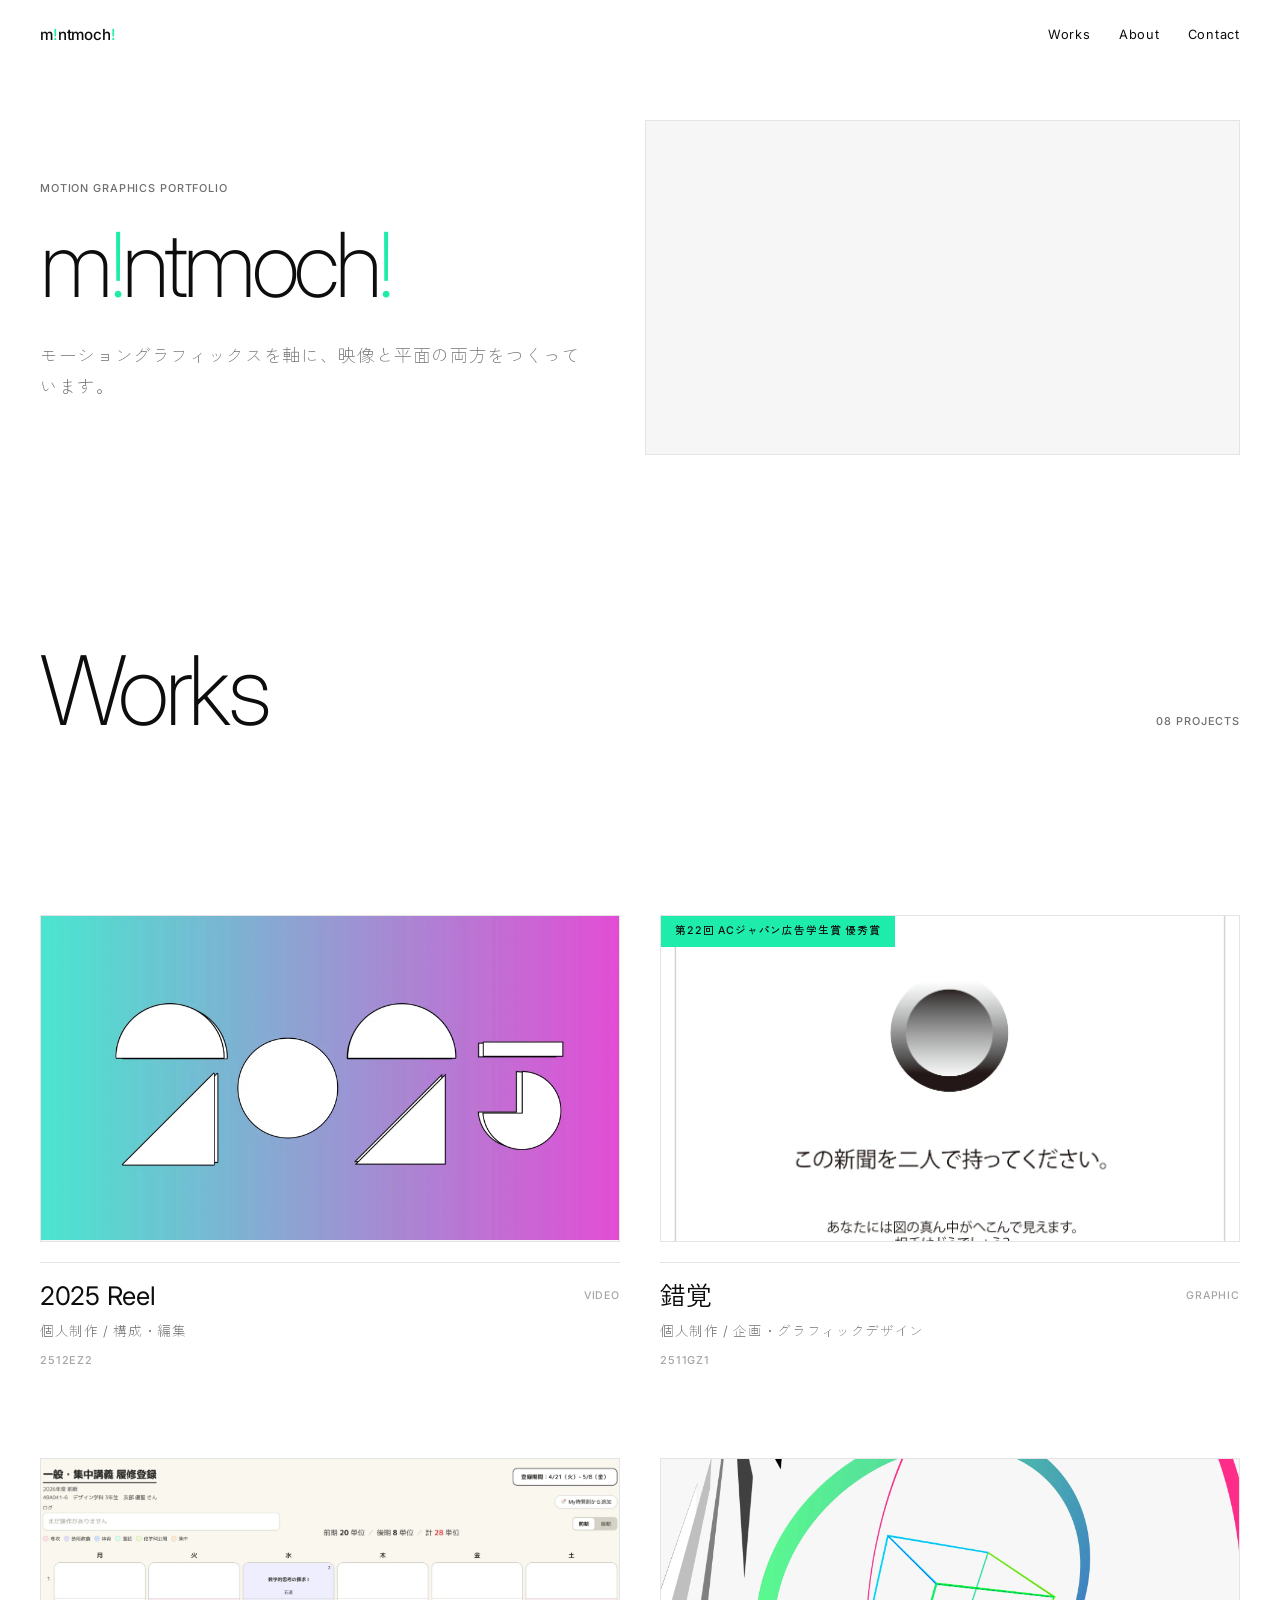
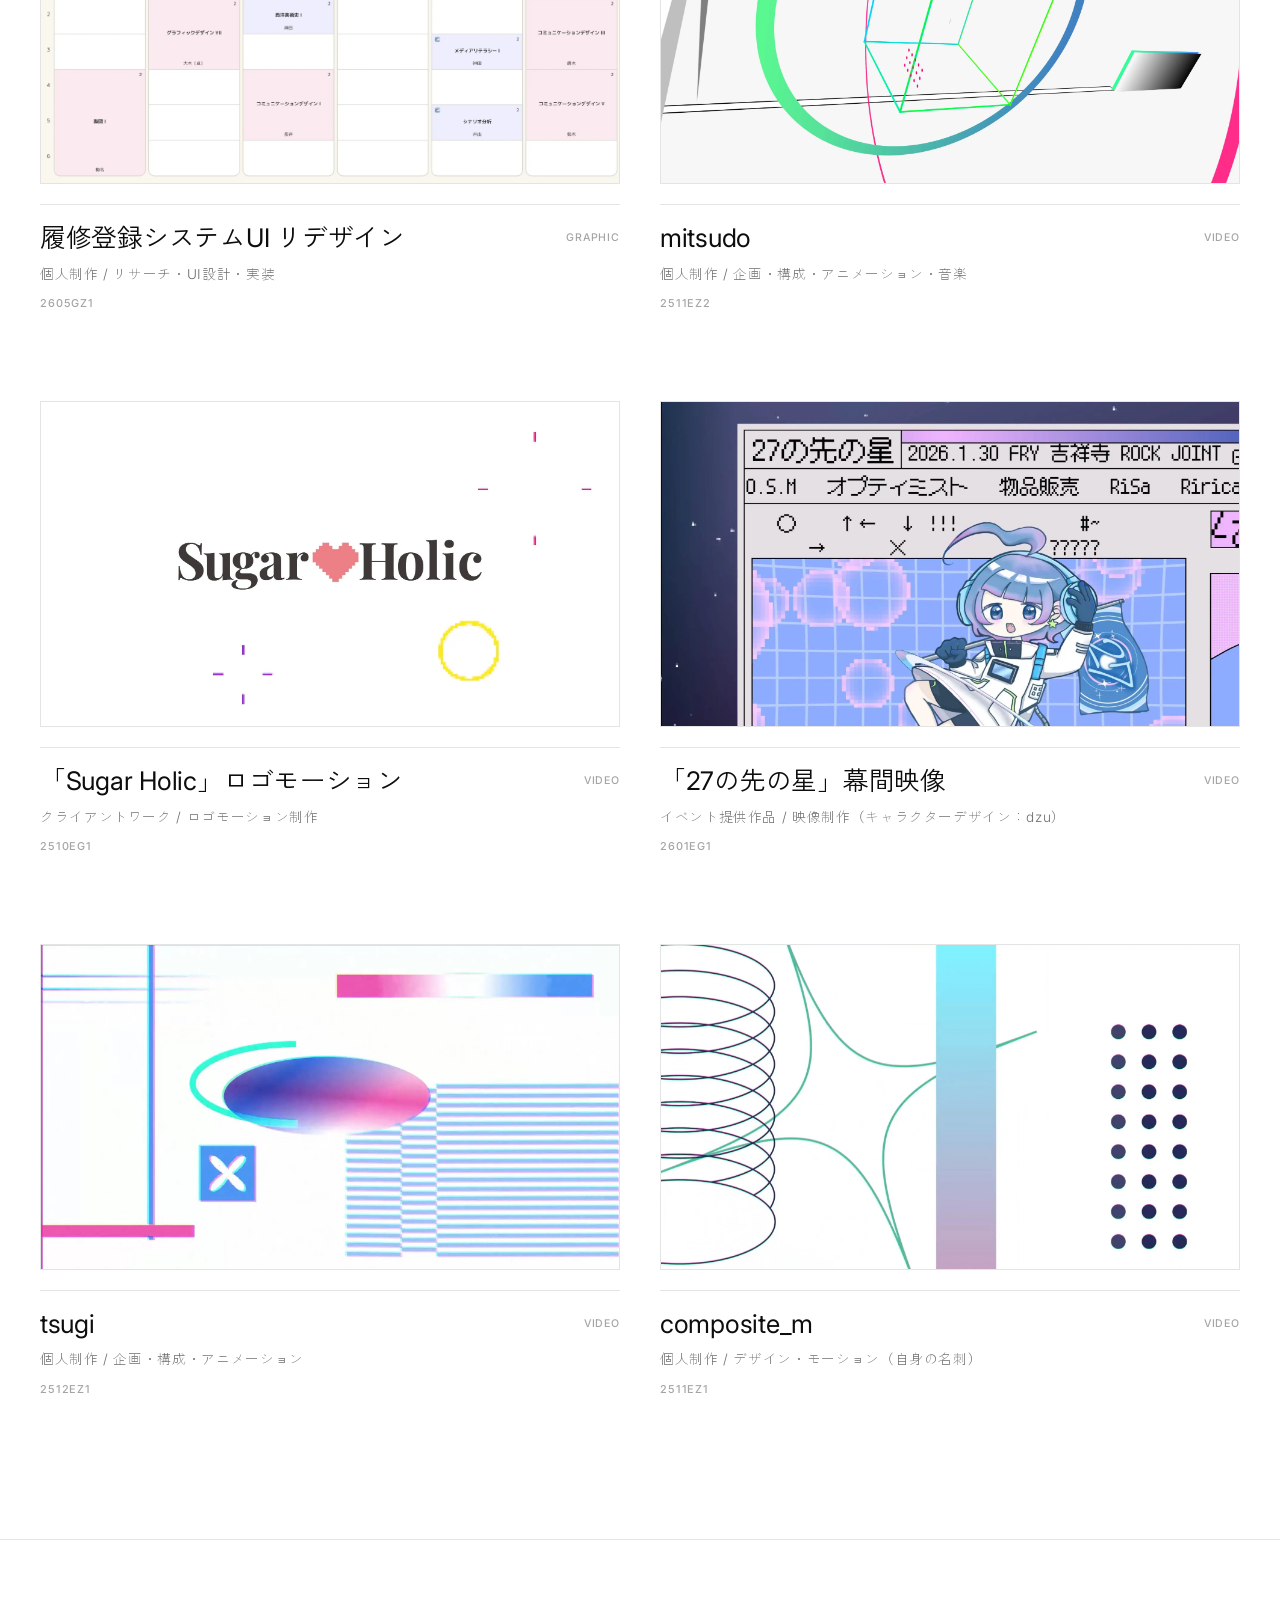
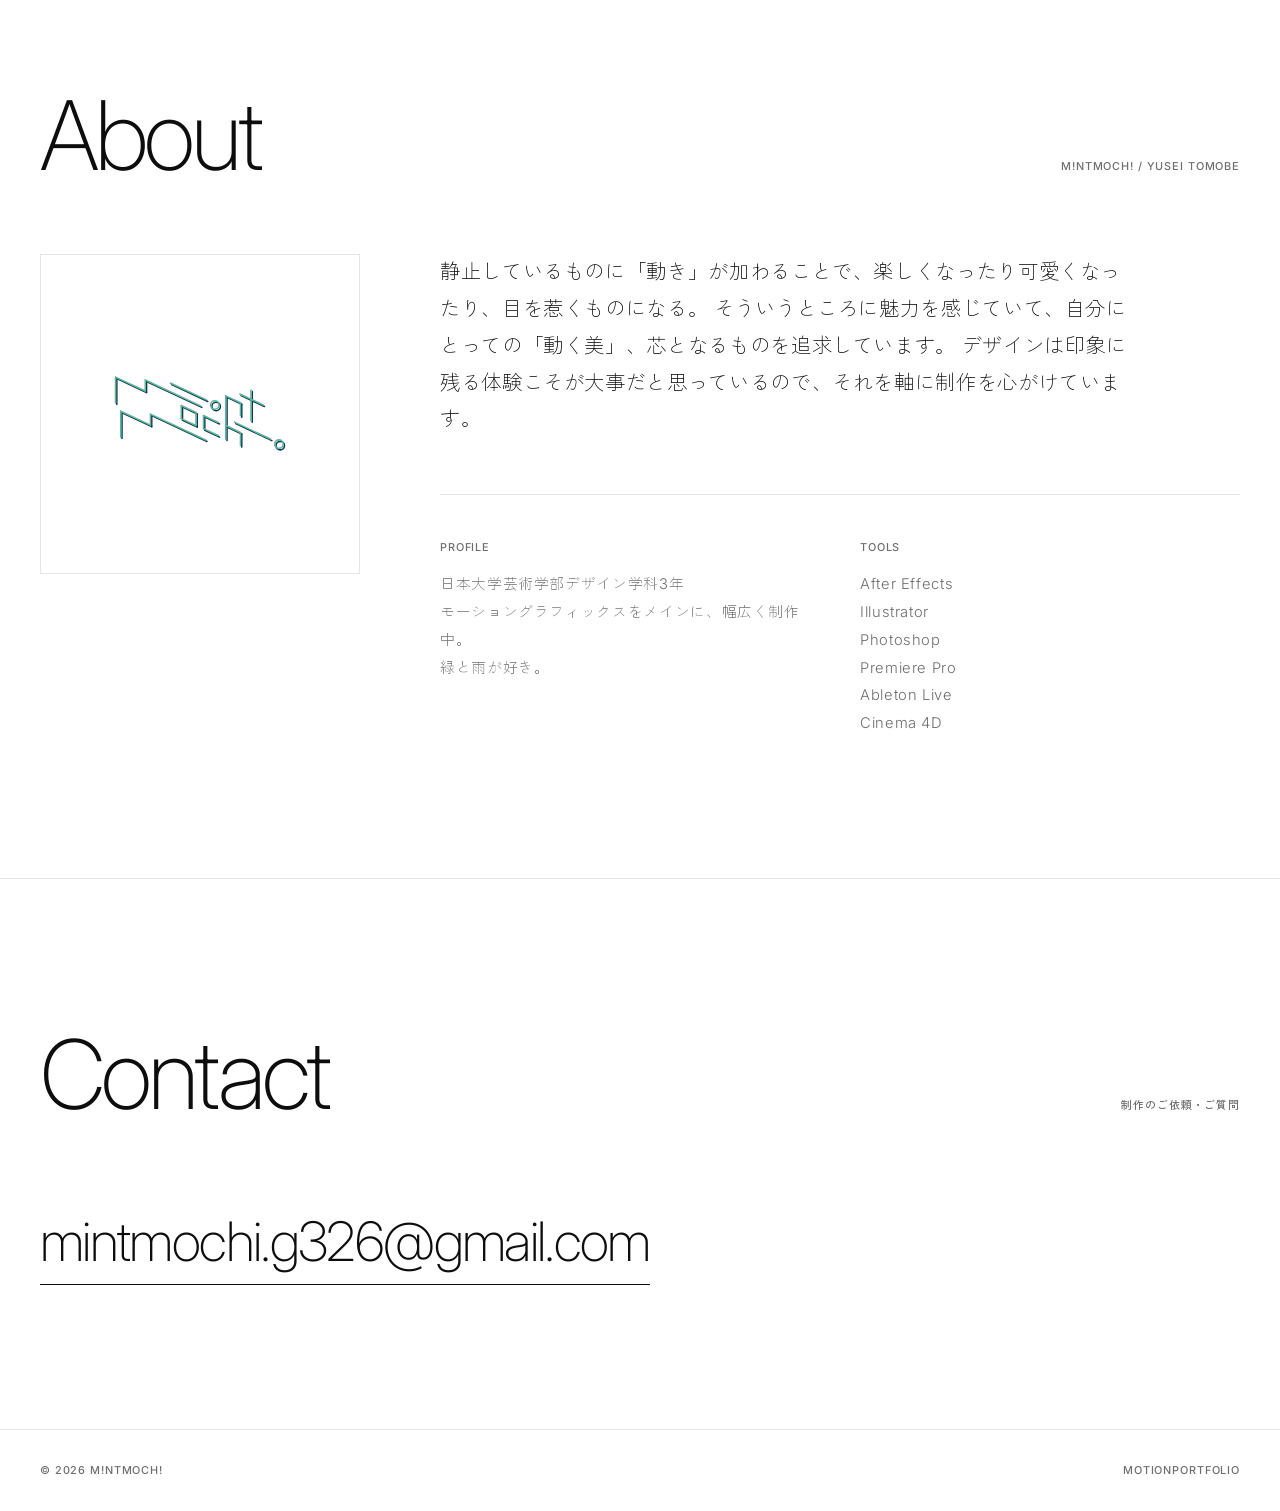
==== commit fd5142ec: "デザイン刷新：白ベース・細字・装飾なしの構成に作り直し ## デザイン方針 参考サイトの実測値をもとに、白ベース／細いフォント／装飾なし／ ミント緑1色／罫線と余白で区切る、という方針に全面的に作り直" ====
--- a/work-detail.html
+++ b/work-detail.html
@@ -2,240 +2,129 @@
 <html lang="ja">
 
 <head>
-    <meta name="robots" content="noindex,nofollow">
     <meta charset="UTF-8">
     <meta name="viewport" content="width=device-width, initial-scale=1.0">
+    <meta name="robots" content="noindex,nofollow">
+
     <title>作品詳細 | m!ntmoch! MotionPortfolio</title>
+    <meta name="description" content="m!ntmoch!（友部佑征）の制作物の詳細ページ。">
+    <meta name="theme-color" content="#ffffff">
+
+    <meta property="og:type" content="article">
+    <meta property="og:site_name" content="m!ntmoch! MotionPortfolio">
+    <meta property="og:title" content="作品詳細 | m!ntmoch! MotionPortfolio">
+    <meta property="og:image" content="https://mm-c2g.github.io/mintmochi_motionportfolio_ver1.0/assets/images/og-image.jpg">
+    <meta name="twitter:card" content="summary_large_image">
+
+    <link rel="icon" href="./assets/favicon.svg" type="image/svg+xml">
+
     <link rel="preconnect" href="https://fonts.googleapis.com">
     <link rel="preconnect" href="https://fonts.gstatic.com" crossorigin>
     <link
-        href="https://fonts.googleapis.com/css2?family=Inter:wght@300;400;600;800&family=Noto+Sans+JP:wght@300;400;600;800&display=swap"
+        href="https://fonts.googleapis.com/css2?family=Inter:wght@200;300;400;500;700&family=Zen+Kaku+Gothic+New:wght@300;400;500&display=swap"
         rel="stylesheet">
     <link rel="stylesheet" href="style.css">
 </head>
 
 <body>
 
-    <!-- 追従する戻るボタン（回転グラデーション付き） -->
-    <a href="index.html" class="back-btn">
-        <div class="back-btn-inner">
-            <svg width="24" height="24" viewBox="0 0 24 24" fill="none" stroke="currentColor" stroke-width="2"
-                stroke-linecap="round" stroke-linejoin="round">
+    <!-- スクロール進捗バー（このサイトで唯一グラデーションを使う場所） -->
+    <div class="scroll-progress" aria-hidden="true"><span id="scroll-progress-bar"></span></div>
+
+    <!-- 一覧に戻るリンク -->
+    <header class="site-header" id="site-header">
+        <a href="index.html" class="back-btn">
+            <svg viewBox="0 0 24 24" fill="none" stroke="currentColor" stroke-width="1.5" stroke-linecap="round"
+                stroke-linejoin="round" aria-hidden="true">
                 <line x1="19" y1="12" x2="5" y2="12"></line>
                 <polyline points="12 19 5 12 12 5"></polyline>
             </svg>
-        </div>
-    </a>
+            Index
+        </a>
+    </header>
 
-    <!-- ヘッダー装飾（上部のカラーバー） -->
-    <div class="detail-header-bar"></div>
-
-    <div class="container detail-container">
+    <!-- ここから下の中身は、すべて work-detail.js が works-data.js から流し込みます -->
+    <main class="container detail-container">
         <!-- タイトルエリア -->
         <div class="detail-header">
-            <h1 id="detail-title">作品タイトル</h1>
-            <span id="detail-code">作品コード</span>
+            <div class="detail-header-main">
+                <h1 id="detail-title">作品タイトル</h1>
+                <p class="detail-role" id="detail-role"></p>
+            </div>
+            <span class="detail-code" id="detail-code"></span>
         </div>
 
+        <!-- 受賞歴がある作品だけ表示 -->
+        <p class="detail-award" id="detail-award" hidden></p>
+
         <!-- ============================================== -->
-        <!-- 映像レイアウト用のエリア (type: "video" の時に表示) -->
+        <!-- 映像レイアウト (type: "video") -->
         <!-- ============================================== -->
-        <div id="layout-video" style="display: none;">
+        <div id="layout-video" hidden>
             <div class="youtube-wrapper dummy-bg">
-                <iframe id="detail-youtube" src="" frameborder="0"
+                <iframe id="detail-youtube" src="" title="作品動画" loading="lazy" frameborder="0"
                     allow="accelerometer; autoplay; clipboard-write; encrypted-media; gyroscope; picture-in-picture; web-share"
                     allowfullscreen></iframe>
             </div>
 
             <div class="scenes-grid" id="scenes-grid">
-                <!-- JavaScriptでここにシーン画が自動追加されます -->
+                <!-- シーン画像が自動で入ります -->
             </div>
         </div>
 
         <!-- ============================================== -->
-        <!-- 平面レイアウト用のエリア (type: "graphic" の時に表示) -->
+        <!-- 平面レイアウト (type: "graphic") -->
         <!-- ============================================== -->
-        <div id="layout-graphic" style="display: none;">
+        <div id="layout-graphic" hidden>
             <div class="graphic-wrapper dummy-bg">
-                <img id="detail-graphic-img" src="" alt="作品画像">
+                <img id="detail-graphic-img" src="" alt="">
             </div>
         </div>
 
         <!-- ============================================== -->
-        <!-- 制作意図・ツール等のエリア (共通) -->
+        <!-- 概要・ツール等（共通） -->
         <!-- ============================================== -->
         <div class="detail-info-box">
-            <h4 style="margin-bottom: 8px;">概要</h4>
-            <p id="detail-description"></p>
-            <div id="detail-site-url" style="margin: 16px 0; display: none;">
-                <a href="" target="_blank" rel="noopener noreferrer" class="detail-site-link">
-                    <span>サイトを見る</span>
-                </a>
-            </div>
-            <div class="detail-meta">
-                <div><strong>ツール:</strong> <span id="detail-tools"></span></div>
-                <div><strong>制作期間:</strong> <span id="detail-duration"></span></div>
+            <h2 class="detail-info-heading">Overview</h2>
+            <div class="detail-info-body">
+                <p class="detail-summary" id="detail-summary"></p>
+                <p id="detail-description"></p>
+                <div id="detail-site-url" hidden>
+                    <a href="" target="_blank" rel="noopener noreferrer" class="detail-site-link">
+                        <span>実際のサイトを見る</span>
+                        <svg viewBox="0 0 24 24" fill="none" stroke="currentColor" stroke-width="2"
+                            stroke-linecap="round" stroke-linejoin="round" aria-hidden="true">
+                            <path d="M7 17 17 7"></path>
+                            <path d="M8 7h9v9"></path>
+                        </svg>
+                    </a>
+                </div>
+                <dl class="detail-meta">
+                    <div><dt>担当</dt><dd id="detail-meta-role"></dd></div>
+                    <div><dt>ツール</dt><dd id="detail-tools"></dd></div>
+                    <div id="detail-period-row"><dt>制作時期</dt><dd id="detail-period"></dd></div>
+                    <div><dt>制作期間</dt><dd id="detail-duration"></dd></div>
+                </dl>
             </div>
         </div>
-    </div>
 
-    <footer>
-        <p>&copy; 2026 m!ntmoch! MotionPortfolio. All rights reserved.</p>
+        <!-- 制作プロセスの画像ギャラリーがここに入ります -->
+
+        <!-- 前後の作品へのリンク -->
+        <nav class="detail-pager" id="detail-pager" aria-label="他の作品へ移動"></nav>
+    </main>
+
+    <footer class="site-footer">
+        <div class="container">
+            <span class="label">&copy; 2026 m!ntmoch!</span>
+            <span class="label">MotionPortfolio</span>
+        </div>
     </footer>
 
-    <!-- データファイルと処理スクリプトを読み込み -->
+    <!-- データ → 共通処理 → このページ専用処理、の順で読み込む -->
     <script src="works-data.js"></script>
     <script src="script.js"></script>
-    <script>
-        document.addEventListener('DOMContentLoaded', () => {
-            // URLから ?id=xxx を取得 (例: work-detail.html?id=25E12M)
-            const params = new URLSearchParams(window.location.search);
-            const workId = params.get('id');
-
-            // 該当するデータがない場合はトップページに戻す
-            if (!workId || !worksData[workId]) {
-                window.location.href = 'index.html';
-                return;
-            }
-
-            const data = worksData[workId];
-
-            // 1. 共通のテキスト情報をセット
-            document.getElementById('detail-title').textContent = data.title;
-            document.getElementById('detail-code').textContent = data.code;
-            const formattedDescription = data.description.replace(/\n/g, '<br>');
-            document.getElementById('detail-description').innerHTML = formattedDescription;
-            document.getElementById('detail-tools').textContent = data.tools;
-            document.getElementById('detail-duration').textContent = data.duration;
-            document.title = `${data.title} | m!ntmoch! MotionPortfolio`;
-
-            // サイト URL がある場合はリンクを表示
-            if (data.siteUrl && data.siteUrl !== "") {
-                const siteUrlDiv = document.getElementById('detail-site-url');
-                const link = siteUrlDiv.querySelector('a');
-                link.href = data.siteUrl;
-                siteUrlDiv.style.display = 'block';
-            }
-
-            // 2. データを各要素に流し込む
-            if (data.type === 'video') {
-                document.getElementById('layout-video').style.display = 'block';
-                const youtubeFrame = document.getElementById('detail-youtube');
-
-                // データ倉庫に youtubeUrl が書いてあれば、そのままプレイヤーにセットする
-                if (data.youtubeUrl && data.youtubeUrl !== "") {
-                    youtubeFrame.src = data.youtubeUrl;
-                } else {
-                    // 動画URLがない場合のダミー枠表示処理
-                    youtubeFrame.style.display = 'none';
-                    const wrapper = document.querySelector('.youtube-wrapper');
-                    if (wrapper) {
-                        wrapper.classList.add('dummy-scene');
-                        wrapper.innerHTML = '<span class="dummy-text">メイン動画（URL未設定）</span>';
-                    }
-                }
-
-                // 下に並べる4枚のシーン画を自動追加するループ処理
-                const scenesGrid = document.getElementById('scenes-grid');
-                scenesGrid.innerHTML = ''; // 一度中身を綺麗にする
-
-                data.scenes.forEach(sceneSrc => {
-                    const imgContainer = document.createElement('div');
-                    imgContainer.className = 'scene-item dummy-bg';
-
-                    if (sceneSrc && sceneSrc !== "") {
-                        const img = document.createElement('img');
-                        img.src = `./assets/images/${sceneSrc}`;
-                        imgContainer.appendChild(img);
-                        imgContainer.classList.remove('dummy-bg');
-                    } else {
-                        // 画像がない場合のダミー枠
-                        imgContainer.classList.add('dummy-scene');
-                        imgContainer.innerHTML = '<span class="dummy-text">各シーン画</span>';
-                    }
-                    scenesGrid.appendChild(imgContainer);
-                });
-
-            } else if (data.type === 'graphic') {
-                document.getElementById('layout-graphic').style.display = 'block';
-                const graphicImg = document.getElementById('detail-graphic-img');
-
-                if (data.mainImage && data.mainImage !== "") {
-                    graphicImg.src = `./assets/images/${data.mainImage}`;
-                    document.querySelector('.graphic-wrapper').classList.remove('dummy-bg');
-                } else {
-                    // 画像がない場合のダミー枠表示処理
-                    graphicImg.style.display = 'none';
-                    const wrapper = document.querySelector('.graphic-wrapper');
-                    wrapper.classList.add('dummy-scene');
-                    wrapper.innerHTML = '<span class="dummy-text">作品画像</span>';
-                }
-
-                // 追加画像（uiImages）がある場合は専用ギャラリーを生成
-                if (data.uiImages && Array.isArray(data.uiImages) && data.uiImages.length > 0) {
-                    // 既にある場合は削除して再生成（安全策）
-                    const existing = document.querySelector('.ui-images-gallery');
-                    if (existing) existing.remove();
-
-                    const gallery = document.createElement('div');
-                    gallery.className = 'ui-images-gallery';
-
-                    data.uiImages.forEach(imgData => {
-                        // risyu_overview は縦長のため、左右分割レイアウトを使用
-                        if (imgData.id === 'risyu_overview') {
-                            const split = document.createElement('div');
-                            split.className = 'ui-image-split';
-
-                            const left = document.createElement('div');
-                            left.className = 'ui-image-split-left';
-                            const img = document.createElement('img');
-                            img.src = `./assets/images/${imgData.file}`;
-                            img.alt = imgData.id || '';
-                            left.appendChild(img);
-
-                            const right = document.createElement('div');
-                            right.className = 'ui-image-split-right';
-                            const caption = document.createElement('div');
-                            caption.className = 'ui-image-caption ui-image-caption-split';
-                            caption.innerHTML = (imgData.caption || '').replace(/\n/g, '<br>');
-
-                            right.appendChild(caption);
-                            split.appendChild(left);
-                            split.appendChild(right);
-                            gallery.appendChild(split);
-                        } else {
-                            const figure = document.createElement('figure');
-                            figure.className = 'ui-image-figure';
-
-                            const img = document.createElement('img');
-                            img.src = `./assets/images/${imgData.file}`;
-                            img.alt = imgData.id || '';
-                            figure.appendChild(img);
-
-                            const caption = document.createElement('figcaption');
-                            caption.className = 'ui-image-caption';
-                            caption.innerHTML = (imgData.caption || '').replace(/\n/g, '<br>');
-
-                            // キャプション長に応じてマージンを調整（文字数に基づく簡易計算）
-                            if (data.uiImagesCaptionMargin) {
-                                const len = (imgData.caption || '').length || 0;
-                                // 1文字あたり0.5pxを目安に、最小8px 最大56pxで制限
-                                const marginTop = Math.min(56, Math.max(8, Math.round(len * 0.5)));
-                                caption.style.marginTop = `${marginTop}px`;
-                            }
-
-                            figure.appendChild(caption);
-                            gallery.appendChild(figure);
-                        }
-                    });
-
-                    // ギャラリーをinfo-boxの直後に差し込む（descriptionの後）
-                    const infoBox = document.querySelector('.detail-info-box');
-                    infoBox.insertAdjacentElement('afterend', gallery);
-                }
-            }
-        });
-    </script>
+    <script src="work-detail.js"></script>
 </body>
 
-</html>+</html>
--- a/style.css
+++ b/style.css
@@ -1,675 +1,742 @@
+/* ===================================================================
+   m!ntmoch! MotionPortfolio - スタイルシート
+
+   【デザインの方針】
+     ・白ベース。面は「色」ではなく「罫線と余白」で分ける。
+     ・巨大な見出しと極小のラベル、その対比だけで情報の階層を作る。
+     ・角丸・影・枠線の装飾は使わない。
+     ・色はミント（#1decaa）1色。ミント→ピンクのグラデーションは
+       ページ上部のスクロール進捗バー1箇所だけに限定する。
+     ・フォントは細め（Light〜Regular）で統一する。
+
+   【目次】
+     01. 変数
+     02. ベース
+     03. 共通パーツ（ラベル / セクション見出し）
+     04. スクロール進捗バー・ヘッダー
+     05. ヒーロー
+     06. Works
+     07. 作品カード
+     08. About
+     09. Contact / フッター
+     10. 作品詳細ページ
+     11. スプラッシュ画面
+     12. スクロール演出
+     13. レスポンシブ
+   =================================================================== */
+
+
+/* ===================================================================
+   01. 変数
+   =================================================================== */
 :root {
-    --color-bg: #ffffff;
-    --color-text: #1a1a1a;
-    --color-text-muted: #6b7280;
-    --color-accent: #1decaa;
-    /* Custom Icon Green */
-    --color-accent-hover: #1fd69f;
-    --color-surface: #f9fafb;
-    --color-border: #e5e7eb;
-
-    /* --- カラーパレット設定 --- */
-    --color-palette-blue: #051ade;
-    --color-palette-pink: #eb2b98;
-    --color-palette-green: #1decaa;
-    --color-palette-gray: #c4c4c4;
-    --color-palette-black: #1a1a1a;
-    
-}
-
-* {
+    /* 背景と文字。黒は #000 ではなく少し柔らげた #0d0d0d */
+    --bg: #ffffff;
+    --bg-sub: #f6f6f6;
+    --ink: #0d0d0d;
+    --ink-mid: #6e6e6e;
+    --ink-weak: #a5a5a5;
+    --line: #e4e4e4;
+
+    /* アクセント。使う量を絞るほど効く */
+    --mint: #1decaa;
+    --pink: #eb2b98;
+    --gradient-signature: linear-gradient(90deg, var(--mint), var(--pink));
+
+    /* 欧文は Inter、和文は Zen Kaku Gothic New。
+       両方を1つの font-family に並べると、文字ごとに自動で使い分けられる。 */
+    --font: 'Inter', 'Zen Kaku Gothic New', sans-serif;
+
+    /* 固定ヘッダーの高さ。ページ内ジャンプのズレ補正にも使う */
+    --header-h: 72px;
+
+    /* 実測: 109ichiki.com が使っている曲線と完全に一致していたので据え置き。
+       6サイトとも x1 が小さく(0.09〜0.22) y2 が 1 の ease-out 系で共通していた。 */
+    --ease-out: cubic-bezier(0.16, 1, 0.3, 1);
+}
+
+
+/* ===================================================================
+   02. ベース
+   =================================================================== */
+*,
+*::before,
+*::after {
     box-sizing: border-box;
     margin: 0;
     padding: 0;
 }
 
-/* html にも必須：bodyだけでは Safari 等でバウンスが残る */
 html {
-    overscroll-behavior-y: none;
+    /* ページ内リンクのジャンプだけ滑らかにする（ホイール操作はブラウザ標準のまま） */
+    scroll-behavior: smooth;
 }
 
 body {
-    font-family: 'Inter', 'Noto Sans JP', sans-serif;
-    background-color: var(--color-bg);
-    color: var(--color-text);
-    line-height: 1.6;
+    font-family: var(--font);
+    /* 本文は Light。細さがこのサイトの基本トーン */
+    font-weight: 300;
+    font-size: 1rem;
+    /* 実測: 参考6サイトの和文本文は 1.6〜1.8 に集中（ds-k 1.8 / zeroten 1.6） */
+    line-height: 1.75;
+    /* 実測: 和文の本文には正の字送りを入れるのが共通。zeroten が .04em を93回使用 */
+    letter-spacing: 0.04em;
+    background-color: var(--bg);
+    color: var(--ink);
     -webkit-font-smoothing: antialiased;
     overflow-x: hidden;
-    overscroll-behavior-y: none;
 }
 
 h1,
 h2,
-h3,
-h4 {
-    font-weight: 800;
-    line-height: 1.2;
+h3 {
+    font-weight: 300;
+    line-height: 1.15;
+    letter-spacing: -0.02em;
 }
 
 a {
     color: inherit;
     text-decoration: none;
-    transition: all 0.3s ease;
-}
-
+}
+
+img,
+video,
+svg {
+    display: block;
+    max-width: 100%;
+}
+
+ul {
+    list-style: none;
+}
+
+/* JSが hidden 属性で出し分けしている要素を、確実に隠す */
+[hidden] {
+    display: none !important;
+}
+
+a:focus-visible,
+button:focus-visible {
+    outline: 2px solid var(--mint);
+    outline-offset: 4px;
+}
+
+/* コンテナ幅を持たず、左右の余白だけで制御する全幅レイアウト。
+   実測で参考6サイト中4サイト（109ichiki / ds-k / unium / arkreis）がこの方式だった。
+   作品を画面幅いっぱいに見せられるのが利点。
+   代わりに、長く読ませるテキストには個別に max-width を置いて行長を抑える。 */
 .container {
-    max-width: 1200px;
-    margin: 0 auto;
-    padding: 0 24px;
+    width: 100%;
+    padding: 0 40px;
+}
+
+/* 読ませる文章は行長を抑える。全角で 30〜46 文字程度に収まる幅 */
+.about-intro,
+.works-note {
+    max-width: 34em;
 }
 
 .section {
-    padding: 120px 0;
-}
-
-.text-accent {
-    color: var(--color-accent);
-}
-
-/* Navigation */
-/* ==========================================
-   Dynamic Navigation (映像再現・修正版)
-========================================== */
-
-:root {
-    --nav-angle: 0deg;
-}
-
-.dynamic-nav {
+    padding: 140px 0;
+    /* 固定ヘッダーに見出しが隠れないようにする */
+    scroll-margin-top: var(--header-h);
+}
+
+/* セクションの区切りは、背景色ではなく1本の罫線で行う */
+.section + .section > .container {
+    border-top: 1px solid var(--line);
+    padding-top: 0;
+}
+
+.section + .section {
+    padding-top: 0;
+}
+
+.section + .section .section-head {
+    padding-top: 140px;
+}
+
+
+/* ===================================================================
+   03. 共通パーツ
+   =================================================================== */
+
+/* 極小ラベル。作品コード・項目名・注釈など、
+   「読ませない情報」はすべてこのスタイルに統一する。
+   字送りは 0.08em。実測では ds-k が .08em を244回使っており、6サイト中の最頻値。
+   0.16em は実測の最大値(.11em)より広く、間延びして見えるため下げた。 */
+.label {
+    display: inline-block;
+    font-size: 0.68rem;
+    font-weight: 500;
+    letter-spacing: 0.08em;
+    line-height: 1.6;
+    color: var(--ink-mid);
+    text-transform: uppercase;
+}
+
+/* セクション見出し。巨大な英字＋右端に極小ラベル */
+.section-head {
+    display: flex;
+    flex-wrap: wrap;
+    align-items: baseline;
+    justify-content: space-between;
+    gap: 12px 24px;
+    margin-bottom: 64px;
+}
+
+.section-title {
+    font-size: clamp(2.8rem, 8vw, 6rem);
+    font-weight: 200;
+    letter-spacing: -0.04em;
+}
+
+/* ブランドの「!」。ここだけミントにする。
+   ミント緑は白背景で 1.54:1 と WCAG AA を満たさないが、ここはロゴタイプの一部であり
+   読ませる文字ではないため例外として許容する。本文・リンク・ラベルには絶対に使わないこと
+   （ミントは背景色として使えば黒文字と 12.62:1 で良好）。 */
+.mark {
+    color: var(--mint);
+}
+
+
+/* ===================================================================
+   04. スクロール進捗バー・ヘッダー
+   =================================================================== */
+
+/* このサイトで唯一グラデーションを使う場所。
+   装飾ではなく「今どこにいるか」を示す機能として置いている。 */
+.scroll-progress {
     position: fixed;
-    top: 24px;
-    right: 24px;
-    z-index: 1000;
-    padding: 3px;
-    border-radius: 50px;
-    background: conic-gradient(from var(--nav-angle), #c4c4c4, #48fea6, #051ade, #c4c4c4);
-}
-
-.dynamic-nav-inner {
+    top: 0;
+    left: 0;
+    width: 100%;
+    height: 2px;
+    z-index: 1200;
+    pointer-events: none;
+}
+
+.scroll-progress span {
+    display: block;
+    height: 100%;
+    width: 0;
+    background: var(--gradient-signature);
+    transform-origin: left center;
+}
+
+.site-header {
+    position: fixed;
+    top: 0;
+    left: 0;
+    width: 100%;
+    height: var(--header-h);
+    z-index: 1100;
+    display: flex;
+    align-items: center;
+    justify-content: space-between;
+    gap: 24px;
+    padding: 0 40px;
+    /* 最初は透明。スクロールすると白い下地と罫線が出る */
+    background-color: transparent;
+    border-bottom: 1px solid transparent;
+    transition: background-color 0.4s ease, border-color 0.4s ease;
+}
+
+.site-header.is-scrolled {
+    background-color: rgba(255, 255, 255, 0.82);
+    backdrop-filter: blur(12px);
+    border-bottom-color: var(--line);
+}
+
+.site-logo {
+    font-size: 0.95rem;
+    font-weight: 500;
+    letter-spacing: -0.01em;
+}
+
+.site-nav {
+    display: flex;
+    gap: 28px;
+}
+
+.site-nav a {
     position: relative;
-    background-color: rgba(255, 255, 255, 0.95);
-    backdrop-filter: blur(8px);
-    border-radius: 50px;
-    height: 48px;
-    width: 48px;
+    font-size: 0.8rem;
+    font-weight: 400;
+    letter-spacing: 0.06em;
+    padding: 4px 0;
+    color: var(--ink);
+}
+
+/* ホバーで下線が左から伸びる。動きはこの程度に抑える */
+.site-nav a::after {
+    content: '';
+    position: absolute;
+    left: 0;
+    bottom: 0;
+    width: 100%;
+    height: 1px;
+    background-color: var(--mint);
+    transform: scaleX(0);
+    transform-origin: left center;
+    transition: transform 0.4s var(--ease-out);
+}
+
+.site-nav a:hover::after {
+    transform: scaleX(1);
+}
+
+
+/* ===================================================================
+   05. ヒーロー
+   =================================================================== */
+.hero {
+    padding-top: calc(var(--header-h) + 48px);
+    padding-bottom: 40px;
+}
+
+/* タイポを左、動画を右に。1画面に収まる高さにして、
+   スクロールする前に Works の見出しが見え始めるようにしている。 */
+.hero-inner {
+    display: grid;
+    grid-template-columns: minmax(0, 1fr) minmax(0, 1.1fr);
+    gap: 64px;
+    align-items: center;
+}
+
+.hero-text {
+    min-width: 0;
+}
+
+.hero-title {
+    /* 画面幅に応じて滑らかに拡大縮小する。左半分に収まる大きさに調整 */
+    font-size: clamp(2.8rem, 7vw, 6.5rem);
+    font-weight: 200;
+    letter-spacing: -0.05em;
+    line-height: 1;
+    margin: 20px 0 32px;
+}
+
+.hero-lead {
+    /* ヒーローの左カラム幅に収まればよいので、折り返しが不自然にならない程度に広く取る */
+    max-width: 42em;
+    font-size: clamp(0.95rem, 1.4vw, 1.1rem);
+    color: var(--ink-mid);
+}
+
+.hero-media {
+    width: 100%;
+    aspect-ratio: 16/9;
     overflow: hidden;
-    display: flex;
-    align-items: center;
-    transition: width 0.6s cubic-bezier(0.34, 1.3, 0.64, 1);
-}
-
-.dynamic-nav.is-open .dynamic-nav-inner {
-    width: 340px;
-}
-
-/* メニューの文字 */
-.dynamic-nav-links {
-    display: flex;
-    gap: 35px;
-    opacity: 0;
-    white-space: nowrap;
-    transition: opacity 0.1s ease, transform 0.1s ease;
-    pointer-events: none;
-    padding-left: 32px;
-    transform: translateX(10px);
-}
-
-.dynamic-nav.is-open .dynamic-nav-links {
-    opacity: 1;
-    pointer-events: auto;
-    transform: translateX(0);
-    transition: opacity 0.4s ease 0.15s, transform 0.4s ease 0.1s;
-}
-
-.dynamic-nav-links a {
-    font-size: 0.95rem;
-    font-weight: 600;
-    color: var(--color-text);
-}
-
-.dynamic-nav-links a:hover {
-    color: var(--color-accent);
-}
-
-/* 三本線ハンバーガーボタン */
-.dynamic-nav-toggle {
-    position: absolute;
-    right: 4px;
-    width: 40px;
-    height: 40px;
-    flex-shrink: 0;
-    border: none;
-    background: transparent;
-    cursor: pointer;
-    display: flex;
-    flex-direction: column;
-    justify-content: center;
-    align-items: center;
-    gap: 4px;
-    outline: none;
-    transition: transform 0.6s cubic-bezier(0.34, 1.75, 0.64, 1), gap 0.6s cubic-bezier(0.34, 1.75, 0.64, 1);
-}
-
-/* ボタン内の3本の線 */
-.dynamic-nav-toggle span {
-    display: block;
-    width: 18px;
-    height: 2px;
-    background-color: var(--color-text);
-    border-radius: 2px;
-    transition: background-color 0.3s ease;
-}
-
-/* 開いた時に90度回転し、線の間隔（gap）を広げる */
-.dynamic-nav.is-open .dynamic-nav-toggle {
-    transform: rotate(90deg);
-    gap: 7px;
-}
-
-/* Hero Section */
-.hero {
-    height: 100vh;
-    /* fallback */
-    height: 100dvh;
-    display: flex;
-    align-items: center;
-    position: relative;
-    overflow: hidden;
-    padding-top: 80px;
-    background-color: #dddddd;
-    /* 💡 背景を黒にして映像を引き締める */
-}
-
-/* 💡 動画を画面いっぱいに広げて、うっすら（不透明度 0.35）流す */
-.hero-video-bg {
-    position: absolute;
-    top: 50%;
-    left: 50%;
+    background-color: var(--bg-sub);
+    border: 1px solid var(--line);
+}
+
+.hero-media video {
     width: 100%;
     height: 100%;
     object-fit: cover;
-    /* 💡 縦横比を崩さずに画面全体を覆う */
-    transform: translate(-50%, -50%);
-    z-index: 1;
-    opacity: 0.35;
-    /* 💡 ここで薄さを調整（0.1が超薄い 〜 1.0が100%くっきり） */
-}
-
-/* 💡 文字を読みやすくするために、上に少し暗いフィルターを重ねる */
-.hero-video-overlay {
+}
+
+
+/* ===================================================================
+   06. Works
+   =================================================================== */
+.works-bar {
+    display: flex;
+    flex-wrap: wrap;
+    align-items: baseline;
+    justify-content: space-between;
+    gap: 16px 32px;
+    padding-bottom: 24px;
+    margin-bottom: 56px;
+    border-bottom: 1px solid var(--line);
+}
+
+.works-note {
+    font-size: 0.9rem;
+    color: var(--ink-mid);
+}
+
+.works-filter {
+    display: flex;
+    gap: 28px;
+}
+
+.filter-btn {
+    position: relative;
+    background: none;
+    border: none;
+    padding: 2px 0;
+    font-family: inherit;
+    font-size: 0.85rem;
+    font-weight: 400;
+    letter-spacing: 0.06em;
+    color: var(--ink-weak);
+    cursor: pointer;
+    transition: color 0.3s ease;
+}
+
+.filter-btn:hover,
+.filter-btn.active {
+    color: var(--ink);
+}
+
+.filter-btn::after {
+    content: '';
+    position: absolute;
+    left: 0;
+    bottom: -2px;
+    width: 100%;
+    height: 1px;
+    background-color: var(--ink);
+    transform: scaleX(0);
+    transform-origin: left center;
+    transition: transform 0.4s var(--ease-out);
+}
+
+.filter-btn.active::after {
+    transform: scaleX(1);
+}
+
+
+/* ===================================================================
+   07. 作品カード
+   =================================================================== */
+/* 2列にして1枚あたりを大きく見せる。作品を見せることが最優先なので、
+   枚数を詰め込むより1枚の面積を取る。 */
+.works-grid {
+    display: grid;
+    grid-template-columns: repeat(2, 1fr);
+    gap: 88px 40px;
+}
+
+.work-item.is-hidden {
+    display: none !important;
+}
+
+/* 白背景の作品がページの白に溶けてしまうので、細い罫線で輪郭を与える */
+.work-image-container {
+    position: relative;
+    width: 100%;
+    aspect-ratio: 16/9;
+    overflow: hidden;
+    background-color: var(--bg-sub);
+    border: 1px solid var(--line);
+}
+
+/* img でも video でも、枠に合わせて切り抜く（縦横比は崩さない） */
+.work-image {
+    position: absolute;
+    inset: 0;
+    width: 100%;
+    height: 100%;
+    object-fit: cover;
+    transition: transform 0.6s var(--ease-out);
+}
+
+.work-item:hover .work-image {
+    transform: scale(1.03);
+}
+
+/* ホバー時のオーバーレイ。白い紗をかけてアイコンを浮かせる */
+.work-hover-overlay {
+    position: absolute;
+    inset: 0;
+    display: flex;
+    align-items: center;
+    justify-content: center;
+    background-color: rgba(255, 255, 255, 0.55);
+    backdrop-filter: blur(2px);
+    opacity: 0;
+    transition: opacity 0.4s var(--ease-out);
+}
+
+.work-item:hover .work-hover-overlay,
+.work-item:focus-visible .work-hover-overlay {
+    opacity: 1;
+}
+
+.overlay-icon {
+    display: flex;
+    align-items: center;
+    justify-content: center;
+    width: 66px;
+    height: 66px;
+    border-radius: 50%;
+    background-color: var(--ink);
+    color: var(--bg);
+    transform: scale(0.85);
+    transition: transform 0.4s var(--ease-out);
+}
+
+.work-item:hover .overlay-icon,
+.work-item:focus-visible .overlay-icon {
+    transform: scale(1);
+}
+
+/* 受賞バッジ。金色をやめ、ミントの小さな帯にした */
+.work-award {
     position: absolute;
     top: 0;
     left: 0;
-    width: 100%;
-    height: 100%;
-    background: linear-gradient(to bottom, rgba(244, 244, 244, 0.4), rgba(78, 78, 78, 0.2));
     z-index: 2;
-}
-
-/* 💡 タイトルやボタンなどの文字が動画の「上」にくるように z-index を調整 */
-.hero .container {
+    max-width: 100%;
+    padding: 8px 14px;
+    background-color: var(--mint);
+    color: var(--ink);
+    font-size: 0.66rem;
+    font-weight: 500;
+    letter-spacing: 0.08em;
+    line-height: 1.4;
+}
+
+/* --- カード下のテキスト --- */
+.work-info {
+    display: flex;
+    align-items: flex-start;
+    justify-content: space-between;
+    gap: 24px;
+    margin-top: 20px;
+    padding-top: 18px;
+    border-top: 1px solid var(--line);
+}
+
+/* min-width: 0 がないと、長い作品名がラベルを押し出して重なる */
+.work-info-main {
+    min-width: 0;
+}
+
+.work-title {
+    font-size: clamp(1.25rem, 2vw, 1.6rem);
+    font-weight: 400;
+    letter-spacing: -0.01em;
+    margin-bottom: 10px;
+    transition: color 0.3s ease;
+}
+
+.work-item:hover .work-title {
+    color: var(--ink-mid);
+}
+
+.work-role {
+    font-size: 0.85rem;
+    font-weight: 300;
+    line-height: 1.7;
+    color: var(--ink-mid);
+    margin-bottom: 8px;
+}
+
+/* 作品コード。ラベルと同じ扱いにして、情報としての性格を揃える */
+.work-category {
+    font-size: 0.68rem;
+    font-weight: 500;
+    letter-spacing: 0.08em;
+    color: var(--ink-weak);
+}
+
+/* VIDEO / GRAPHIC。枠線のバッジをやめ、極小ラベルにした */
+.work-badge {
+    flex-shrink: 0;
+    font-size: 0.66rem;
+    font-weight: 500;
+    letter-spacing: 0.08em;
+    color: var(--ink-weak);
+    padding-top: 6px;
+}
+
+
+/* ===================================================================
+   08. About
+   =================================================================== */
+.about-grid {
+    display: grid;
+    grid-template-columns: 320px 1fr;
+    gap: 80px;
+    align-items: start;
+}
+
+.about-media {
+    border: 1px solid var(--line);
+    aspect-ratio: 1/1;
+    display: flex;
+    align-items: center;
+    justify-content: center;
+}
+
+.about-logo {
+    width: 72%;
+    height: auto;
+}
+
+.about-intro {
+    font-size: clamp(1.05rem, 1.6vw, 1.3rem);
+    font-weight: 300;
+    line-height: 1.8;
+    margin-bottom: 56px;
+}
+
+.about-meta {
+    display: grid;
+    grid-template-columns: repeat(auto-fit, minmax(240px, 1fr));
+    gap: 40px;
+    padding-top: 36px;
+    border-top: 1px solid var(--line);
+}
+
+.about-meta dt {
+    margin-bottom: 14px;
+}
+
+.about-meta dd {
+    font-size: 0.92rem;
+    color: var(--ink-mid);
+    line-height: 1.9;
+}
+
+.about-tools li {
+    font-size: 0.92rem;
+    color: var(--ink-mid);
+}
+
+
+/* ===================================================================
+   09. Contact / フッター
+   =================================================================== */
+.contact-email {
+    display: inline-block;
     position: relative;
-    z-index: 3;
-}
-
-/* ==========================================
-   Works Section (動画再現：レイアウト＆トリプルバウンス)
-========================================== */
-.works-section {
-    background-color: var(--color-surface);
-    overflow: hidden;
-    /* 激しいバウンス時のはみ出しスクロールバーを防ぐ */
-}
-
-/* ① Worksヘッダー：左から右へバウンス出現 ＆ 動画風ネオンカプセルデザイン */
-.works-section .section-header {
-    text-align: left;
-    /* 動画に合わせて左寄せに配置 */
-    margin-bottom: 64px;
-
-    /* 初期状態：左側に引っ込んで少し縮んでいる */
-    opacity: 0;
-    transform: translateX(-180px) scale(0.85);
-    transition: transform 0.85s cubic-bezier(0.34, 1.75, 0.64, 1), opacity 0.85s ease;
-}
-
-/* 画面にスクロールインした時に発火 */
-.works-section .section-header.is-visible {
-    opacity: 1;
-    transform: translateX(0) scale(1);
-}
-
-.works-section .section-header h2 {
-    display: inline-block;
-    font-size: 3.8rem;
-    font-weight: 800;
-    color: #1a1a1a;
-    /* 💡 文字を黒に */
-    padding: 3px;
-    /* 💡 これが「フチの線の太さ」になります */
-    border-radius: 50px;
-    /* 特徴的な角丸カプセル形状 */
-
-    /* 💡 ナビと同じ「青ー緑ー灰色」の回転グラデーションを背景（フチ用）に敷く */
-    background: conic-gradient(from var(--nav-angle), #340bd8, #0fde9c, #bfbfbf, #340bd8);
-
-    text-transform: lowercase;
-    /* 自動で動画通りの小文字「works」にする */
-}
-
-/* 💡 フチの内側を「白」で丸く塗りつぶすための設定を1つ追加！ */
-.works-section .section-header h2::after {
-    content: "works";
-    /* 中身の文字 */
-    display: block;
-    background-color: #ffffff;
-    /* 💡 中を白に */
-    padding: 12px 64px;
-    /* 文字の周りの余白 */
-    border-radius: 50px;
-    width: 100%;
-    height: 100%;
-    box-sizing: border-box;
-}
-
-/* ヘッダー下のサブテキスト（ヘッダーが弾み終わった後にフワッと出現） */
-.works-section .section-header p {
-    margin-top: 20px;
-    padding-left: 24px;
-    font-size: 1.1rem;
-    opacity: 0;
-    transform: translateY(15px);
-    transition: opacity 0.6s ease 0.45s, transform 0.6s ease 0.4s;
-}
-
-.works-section .section-header.is-visible p {
-    opacity: 1;
-    transform: translateY(0);
-}
-
-/* カテゴリーフィルターのスタイリング */
-.works-filter {
-    display: flex;
-    gap: 24px;
-    margin-top: 24px;
-    padding-left: 24px;
-}
-
-.filter-btn {
-    background: none;
-    border: none;
-    font-family: inherit;
-    font-size: 1.1rem;
-    font-weight: 800;
-    color: var(--color-text-muted);
-    cursor: pointer;
-    transition: color 0.3s ease, transform 0.2s ease;
-    padding: 4px 8px;
-    position: relative;
-    outline: none;
-}
-
-/* 各カテゴリーごとの個別カラー設定（ホバー・アクティブ時） */
-
-/* ALLボタン */
-.filter-btn[data-filter="all"]:hover,
-.filter-btn[data-filter="all"].active {
-    color: var(--color-palette-green);
-}
-
-/* VIDEOボタン */
-.filter-btn[data-filter="video"]:hover,
-.filter-btn[data-filter="video"].active {
-    color: var(--color-palette-pink);
-}
-
-/* GRAPHICボタン */
-.filter-btn[data-filter="graphic"]:hover,
-.filter-btn[data-filter="graphic"].active {
-    color: var(--color-palette-blue);
-}
-
-.filter-btn::after {
+    font-size: clamp(1.4rem, 5vw, 3.4rem);
+    font-weight: 200;
+    letter-spacing: -0.03em;
+    word-break: break-all;
+}
+
+.contact-email::after {
     content: '';
     position: absolute;
-    bottom: -2px;
-    left: 50%;
-    transform: translateX(-50%) scaleX(0);
-    width: 16px;
-    height: 3px;
-    border-radius: 2px;
-    transition: transform 0.3s ease;
-}
-
-/* 各カテゴリーごとの下線（アクティブ時のみ） */
-.filter-btn[data-filter="all"]::after {
-    background-color: var(--color-palette-gray);
-}
-.filter-btn[data-filter="video"]::after {
-    background-color: var(--color-palette-gray);
-}
-.filter-btn[data-filter="graphic"]::after {
-    background-color: var(--color-palette-gray);
-}
-
-.filter-btn.active::after {
-    transform: translateX(-50%) scaleX(1);
-}
-
-.filter-btn:hover {
-    transform: translateY(-2px);
-}
-
-/* 非表示にするためのクラス */
-.work-item.is-hidden {
-    display: none !important;
-}
-
-/* グラフィック作品のホバー用オーバーレイ（再生ボタン無し） */
-.graphic-overlay {
-    background-color: rgba(0, 0, 0, 0.1); /* ほのかに暗くする程度 */
-}
-
-/* 作品のグリッド配置（間隔を少し広げて動画のゆとりを再現） */
-.works-grid {
-    display: grid;
-    grid-template-columns: repeat(auto-fit, minmax(320px, 1fr));
-    gap: 60px 48px;
-}
-
-/* ② 作品映像カード：左上から右下へ迫り来るバウンスモーション */
-.works-grid .work-item {
-    opacity: 0;
-    transform: translate(-120px, -120px) scale(0.8);
-    /* 左上奥から飛び出す初期位置 */
-
-    /* HTMLに直書きされている「transition-delay」を活かすため、プロパティを限定 */
-    transition-property: transform, opacity;
-    transition-duration: 0.85s;
-    transition-timing-function: cubic-bezier(0.34, 1.75, 0.64, 1);
-    /* ピチッと弾む心地よい速度 */
-}
-
-/* 画面にスクロールインした時に発火 */
-.works-grid .work-item.is-visible {
-    opacity: 1;
-    transform: translate(0, 0) scale(1);
-}
-
-/* 作品画像（動画）コンテナ：滑らかな角丸感を強化 */
-.work-image-container {
-    position: relative;
-    width: 100%;
-    aspect-ratio: 16/9;
-    background-color: #e5e7eb;
-    border-radius: 24px;
-    /* 16pxから24pxに広げて動画のモチッとした滑らかさに */
-    overflow: hidden;
-    margin-bottom: 20px;
-    box-shadow: 0 10px 30px rgba(0, 0, 0, 0.08);
-}
-
-.work-image {
-    position: absolute;
-    inset: 0;
-    display: flex;
-    align-items: center;
-    justify-content: center;
-    background-color: #f3f4f6;
-    transition: transform 0.6s cubic-bezier(0.16, 1, 0.3, 1);
-    color: #9ca3af;
-    font-size: 1.2rem;
-    font-weight: 600;
-}
-
-.work-hover-overlay {
-    position: absolute;
-    inset: 0;
-    opacity: 0;
-    display: flex;
-    align-items: center;
-    justify-content: center;
-    transition: opacity 0.4s ease;
-}
-
-.work-item:hover .work-image {
-    transform: scale(1.04);
-    /* ホバー時のズームを少し上品に */
-}
-
-.work-item:hover .work-hover-overlay {
-    opacity: 0;
-}
-
-/* ③ 作品名・作品コード：カードが着地した瞬間に下から時間差バウンス出現 */
-.work-info {
+    left: 0;
+    bottom: 0.08em;
+    width: 100%;
+    height: 1px;
+    background-color: var(--ink);
+    transform-origin: left center;
+    transition: transform 0.5s var(--ease-out), background-color 0.4s ease;
+}
+
+.contact-email:hover::after {
+    background-color: var(--mint);
+    transform: scaleY(2);
+}
+
+.site-footer {
+    padding: 32px 0;
+    border-top: 1px solid var(--line);
+}
+
+.site-footer .container {
     display: flex;
     justify-content: space-between;
-    align-items: flex-start;
-
-    /* 初期状態 */
-    opacity: 0;
-    transform: translateY(25px);
-    /* カード本体が飛び出て落ち着く頃（0.35秒後）に、文字がひょこっと弾んで出てくる設定 */
-    transition: opacity 0.5s ease 0.35s, transform 0.5s cubic-bezier(0.34, 1.5, 0.64, 1) 0.35s;
-}
-
-/* 画面にスクロールインした時に発火 */
-.work-item.is-visible .work-info {
-    opacity: 1;
-    transform: translateY(0);
-}
-
-.work-item:hover .work-title {
-    color: var(--color-accent);
-}
-
-.work-title {
-    font-size: 1.35rem;
-    font-weight: 700;
-    margin-bottom: 6px;
-    transition: color 0.3s ease;
-}
-
-.work-category {
-    color: var(--color-text-muted);
-    font-size: 0.95rem;
-    font-weight: 600;
-    letter-spacing: 0.03em;
-}
-
-.work-badge {
-    font-size: 0.75rem;
-    padding: 6px 14px;
-    background-color: white;
-    border: 2px solid var(--color-border);
-    border-radius: 20px;
-    color: var(--color-accent);
-    font-weight: 700;
-    letter-spacing: 0.5px;
-}
-
-/* カテゴリーバッジの個別カラー設定 */
-.work-item[data-category="video"] .work-badge {
-    color: var(--color-palette-black);
-    border-color: var(--color-palette-pink);
-}
-
-.work-item[data-category="graphic"] .work-badge {
-    color: var(--color-palette-black);
-    border-color: var(--color-palette-blue);
-}
-
-/* About Section */
-.about-wrapper {
-    display: flex;
-    flex-wrap: wrap;
-    gap: 80px;
-    align-items: center;
-}
-
-.about-image {
-    flex: 1 1 400px;
-    position: relative;
-}
-
-.about-image-inner {
-    width: 100%;
-    aspect-ratio: 1/1;
-    background-color: #ffffff;
-    border: 2px solid var(--color-accent);
-    border-radius: 24px;
-    display: flex;
-    align-items: center;
-    justify-content: center;
-    color: #9ca3af;
-    font-weight: 600;
-    position: relative;
-    z-index: 1;
-}
-
-.about-image-decor {
-    position: absolute;
-    bottom: -20px;
-    right: -20px;
-    width: 100%;
-    height: 100%;
-    background-color: #e5e7eb;
-    border-radius: 24px;
-    z-index: 0;
-}
-
-.about-content {
-    flex: 1 1 500px;
-}
-
-.about-content h2 {
-    font-size: 3.5rem;
-    margin-bottom: 32px;
-}
-
-.about-content p {
-    font-size: 1.15rem;
-    color: var(--color-text-muted);
-    margin-bottom: 24px;
-    line-height: 1.8;
-}
-
-/* Contact Section */
-.contact-section {
-    background-color: var(--color-text);
-    color: var(--color-bg);
-    padding: 160px 0;
-    text-align: center;
-}
-
-.contact-section h2 {
-    font-size: 3.5rem;
-    margin-bottom: 24px;
-}
-
-.contact-email {
-    display: inline-flex;
-    align-items: center;
     gap: 16px;
-    font-size: 2.5rem;
-    font-weight: 800;
-    color: var(--color-accent);
-    text-decoration: none;
-    transition: color 0.3s ease;
-    margin-top: 24px;
-}
-
-.contact-email:hover {
-    color: white;
-}
-
-/* Footer */
-footer {
-    padding: 32px 0;
-    text-align: center;
-    background-color: var(--color-text);
-    color: #6b7280;
-    border-top: 1px solid rgba(255, 255, 255, 0.1);
-}
-
-/* ==========================================
-   Work Detail Page Styles
-========================================== */
-.detail-header-bar {
+}
+
+
+/* ===================================================================
+   10. 作品詳細ページ
+   =================================================================== */
+/* 詳細ページも全幅。ただし文章は下の .detail-info-body 等で行長を抑える */
+.detail-container {
+    padding-top: calc(var(--header-h) + 72px);
+    padding-bottom: 120px;
+}
+
+/* 一覧に戻るリンク。左上に小さく置く */
+.back-btn {
     position: fixed;
     top: 0;
     left: 0;
-    width: 100%;
+    z-index: 1100;
+    height: var(--header-h);
+    display: flex;
+    align-items: center;
+    gap: 10px;
+    padding: 0 40px;
+    font-size: 0.75rem;
+    font-weight: 500;
+    letter-spacing: 0.08em;
+    text-transform: uppercase;
+    color: var(--ink);
+}
+
+.back-btn svg {
+    width: 16px;
     height: 16px;
-    background: linear-gradient(90deg, #1f2937 0%, #1f2937 5%, #eb2b98 5%, #eb2b98 20%, #340bd8 20%, #12ffc4 70%, #bfbfbf 90%, #bfbfbf 100%);
-    z-index: 1000;
-}
-
-.back-btn {
-    position: fixed;
-    top: 32px;
-    left: 24px;
-    z-index: 1000;
-    padding: 3px;
-    border-radius: 50px;
-    background: conic-gradient(from var(--nav-angle), #53ba9a, #2d10e7, #9ca3af, #53ba9a);
-    display: flex;
-    text-decoration: none;
-    color: var(--color-text);
-}
-
-.back-btn-inner {
-    background-color: rgba(255, 255, 255, 0.95);
-    backdrop-filter: blur(8px);
-    border-radius: 50px;
-    height: 48px;
-    width: 48px;
-    display: flex;
-    align-items: center;
-    justify-content: center;
-    transition: background-color 0.3s ease;
-}
-
-.back-btn:hover .back-btn-inner {
-    background-color: rgba(255, 255, 255, 1);
-}
-
-.detail-container {
-    padding-top: 100px;
-    padding-bottom: 80px;
-    max-width: 1000px;
-}
-
+    transition: transform 0.4s var(--ease-out);
+}
+
+.back-btn:hover svg {
+    transform: translateX(-5px);
+}
+
+/* --- タイトルまわり --- */
 .detail-header {
     display: flex;
+    flex-wrap: wrap;
     align-items: baseline;
-    gap: 16px;
+    justify-content: space-between;
+    gap: 12px 32px;
+    padding-bottom: 28px;
     margin-bottom: 40px;
-    border-bottom: 1px solid var(--color-border);
-    padding-bottom: 16px;
+    border-bottom: 1px solid var(--line);
+}
+
+.detail-header-main {
+    flex: 1 1 320px;
+    min-width: 0;
 }
 
 .detail-header h1 {
-    font-size: 2.5rem;
-}
-
-.detail-header span {
-    font-size: 1rem;
-    color: var(--color-text-muted);
-    font-weight: 600;
-}
-
-/* Video Layout */
+    font-size: clamp(2rem, 5vw, 3.4rem);
+    font-weight: 300;
+}
+
+.detail-role {
+    margin-top: 14px;
+    font-size: 0.92rem;
+    color: var(--ink-mid);
+}
+
+.detail-code {
+    flex-shrink: 0;
+    font-size: 0.68rem;
+    font-weight: 500;
+    letter-spacing: 0.08em;
+    color: var(--ink-weak);
+}
+
+/* 受賞歴。カードのバッジと同じミントの帯で揃える */
+.detail-award {
+    display: inline-block;
+    margin-bottom: 36px;
+    padding: 9px 18px;
+    background-color: var(--mint);
+    color: var(--ink);
+    font-size: 0.78rem;
+    font-weight: 500;
+    letter-spacing: 0.06em;
+}
+
+/* --- 映像レイアウト --- */
 .youtube-wrapper {
     position: relative;
     width: 100%;
+    /* 16:9 の比率を保つための定番の書き方 */
     padding-bottom: 56.25%;
-    /* 16:9 ratio */
     height: 0;
     overflow: hidden;
-    background-color: #f3f4f6;
-    margin-bottom: 24px;
+    background-color: var(--bg-sub);
+    margin-bottom: 40px;
 }
 
 .youtube-wrapper iframe {
@@ -685,15 +752,16 @@
     display: grid;
     grid-template-columns: repeat(2, 1fr);
     gap: 24px;
-    margin-bottom: 40px;
+    margin-bottom: 80px;
 }
 
 .scene-item {
     position: relative;
     width: 100%;
     aspect-ratio: 16/9;
-    background-color: #f3f4f6;
     overflow: hidden;
+    background-color: var(--bg-sub);
+    border: 1px solid var(--line);
 }
 
 .scene-item img {
@@ -702,169 +770,265 @@
     object-fit: cover;
 }
 
-/* Graphic Layout */
+/* --- 平面レイアウト --- */
+/* 作品そのものを見せる場所なので、切り抜かず全体を表示する */
 .graphic-wrapper {
     width: 100%;
-    min-height: 600px;
-    background-color: #f3f4f6;
-    margin-bottom: 40px;
-    display: flex;
-    justify-content: center;
-    align-items: center;
-    overflow: hidden;
-    padding: 0;
+    margin-bottom: 80px;
+    background-color: var(--bg-sub);
+    border: 1px solid var(--line);
 }
 
 .graphic-wrapper img {
     width: 100%;
-    height: 100%;
-    object-fit: cover;
-}
-
-/* UIリデザイン用の追加画像ギャラリー */
-.ui-images-gallery {
-    display: flex;
-    flex-direction: column; /* 縦に並べる */
-    gap: 28px;
-    margin-top: 24px;
-    margin-bottom: 40px;
-}
-
-.ui-image-figure {
-    background: #ffffff;
-    border: 1px solid var(--color-border);
-    padding: 16px;
-    border-radius: 12px;
-    display: flex;
-    flex-direction: column;
-    align-items: stretch;
-}
-
-.ui-image-figure img {
-    width: 100%;
     height: auto;
-    object-fit: cover;
-    border-radius: 8px;
-}
-
-/* risyu_overview の左右分割スタイル */
-.ui-image-split {
-    display: flex;
-    gap: 24px;
-    align-items: flex-start;
-    background: #ffffff;
-    border: 1px solid var(--color-border);
-    padding: 16px;
-    border-radius: 12px;
-}
-
-.ui-image-split-left {
-    flex: 0 0 48%;
-}
-
-.ui-image-split-left img {
-    width: 100%;
-    height: auto;
-    object-fit: cover;
-    border-radius: 8px;
-}
-
-.ui-image-split-right {
-    flex: 1 1 52%;
-    display: flex;
-    align-items: flex-start;
-}
-
-.ui-image-caption-split {
-    color: var(--color-text);
+}
+
+.graphic-wrapper.dummy-scene {
+    min-height: 480px;
+}
+
+/* --- 概要 --- */
+/* 白い箱に枠線、をやめて、罫線と余白だけで区切る */
+.detail-info-box {
+    display: grid;
+    grid-template-columns: 180px minmax(0, 1fr);
+    gap: 48px;
+    padding-top: 40px;
+    border-top: 1px solid var(--ink);
+}
+
+/* 概要の本文。全幅にしても行が長くなりすぎないように抑える */
+.detail-info-body {
+    max-width: 52em;
+}
+
+.detail-info-heading {
+    font-size: 0.68rem;
+    font-weight: 500;
+    letter-spacing: 0.08em;
+    text-transform: uppercase;
+    color: var(--ink-mid);
+}
+
+.detail-info-box p {
     font-size: 1rem;
+    line-height: 1.8;
+    color: var(--ink-mid);
+}
+
+/* 1行のリード文。ここだけ読めば作品の要点が伝わるようにしている。
+   （.detail-info-box p より後に書かないと、本文のサイズに上書きされる） */
+.detail-info-box .detail-summary {
+    font-size: clamp(1.15rem, 2vw, 1.5rem);
+    font-weight: 300;
     line-height: 1.7;
-}
-
-.ui-image-caption {
-    color: var(--color-text-muted);
-    font-size: 0.95rem;
-    line-height: 1.6;
-    margin-top: 12px; /* JSで上書きされる */
-    transition: margin-top 0.18s ease;
-}
-
-/* Info Box */
-.detail-info-box {
-    border: 1px solid var(--color-border);
-    padding: 32px;
-    background-color: #ffffff;
-}
-
-.detail-info-box p {
-    margin-bottom: 24px;
-    font-size: 1.05rem;
-    color: var(--color-text);
-}
-
-.detail-meta {
-    display: flex;
-    flex-wrap: wrap;
-    gap: 24px;
-    color: var(--color-text-muted);
-    font-size: 0.95rem;
-}
-
-/* サイトURL用のリンクスタイル */
+    letter-spacing: -0.01em;
+    color: var(--ink);
+    margin-bottom: 32px;
+}
+
 .detail-site-link {
     display: inline-flex;
     align-items: center;
-    gap: 8px;
-    color: var(--color-accent);
-    font-weight: 700;
-    font-size: 1rem;
-    text-decoration: none;
-    transition: color 0.3s ease, transform 0.2s ease;
-    padding: 8px 0;
-}
-
+    gap: 10px;
+    margin-top: 28px;
+    padding-bottom: 4px;
+    border-bottom: 1px solid var(--ink);
+    font-size: 0.9rem;
+    font-weight: 400;
+    color: var(--ink);
+    transition: color 0.3s ease, border-color 0.3s ease;
+}
+
+/* ミント緑は白背景でコントラスト比 1.54:1 しかなく、文字色には使えない
+   （WCAG AA は通常文字 4.5:1、大きな文字でも 3:1）。
+   文字は黒のままにして、下線だけミントにすることでブランド感と可読性を両立させる。 */
 .detail-site-link:hover {
-    color: var(--color-accent-hover);
-    transform: translateX(4px);
-}
-
-/* Dummy Elements */
+    color: var(--ink);
+    border-bottom-color: var(--mint);
+    border-bottom-width: 2px;
+}
+
+.detail-site-link svg {
+    width: 14px;
+    height: 14px;
+}
+
+.detail-meta {
+    display: grid;
+    grid-template-columns: repeat(auto-fit, minmax(170px, 1fr));
+    gap: 28px;
+    margin-top: 48px;
+    padding-top: 32px;
+    border-top: 1px solid var(--line);
+}
+
+/* 項目名は日本語なので、英字ラベルより字間を詰める */
+.detail-meta dt {
+    font-size: 0.72rem;
+    font-weight: 500;
+    letter-spacing: 0.08em;
+    color: var(--ink-weak);
+    margin-bottom: 10px;
+}
+
+.detail-meta dd {
+    font-size: 0.92rem;
+    line-height: 1.75;
+    color: var(--ink);
+}
+
+/* --- 制作プロセス --- */
+.ui-images-gallery {
+    margin-top: 120px;
+    padding-top: 40px;
+    border-top: 1px solid var(--ink);
+}
+
+.ui-images-heading {
+    font-size: 0.68rem;
+    font-weight: 500;
+    letter-spacing: 0.08em;
+    text-transform: uppercase;
+    color: var(--ink-mid);
+    margin-bottom: 48px;
+}
+
+.ui-image-figure {
+    margin-bottom: 72px;
+}
+
+.ui-image-figure img {
+    width: 100%;
+    height: auto;
+    background-color: var(--bg-sub);
+    border: 1px solid var(--line);
+}
+
+/* 縦長の画像は、キャプションを右に置いた方が読みやすい（layout: "split"） */
+.ui-image-split {
+    display: grid;
+    grid-template-columns: 48% 1fr;
+    gap: 48px;
+    align-items: start;
+    margin-bottom: 72px;
+}
+
+.ui-image-split-left img {
+    width: 100%;
+    height: auto;
+    background-color: var(--bg-sub);
+    border: 1px solid var(--line);
+}
+
+.ui-image-caption {
+    max-width: 52em;
+    margin-top: 24px;
+    font-size: 0.92rem;
+    line-height: 1.8;
+    color: var(--ink-mid);
+}
+
+.ui-image-caption-split {
+    margin-top: 0;
+}
+
+/* --- 前後の作品へのリンク --- */
+.detail-pager {
+    display: grid;
+    grid-template-columns: 1fr 1fr;
+    margin-top: 120px;
+    border-top: 1px solid var(--ink);
+}
+
+.detail-pager-link {
+    display: flex;
+    flex-direction: column;
+    gap: 12px;
+    padding: 36px 0;
+    transition: opacity 0.3s ease;
+}
+
+.detail-pager-next {
+    align-items: flex-end;
+    text-align: right;
+}
+
+.detail-pager-link:hover {
+    opacity: 0.45;
+}
+
+.detail-pager-label {
+    font-size: 0.68rem;
+    font-weight: 500;
+    letter-spacing: 0.08em;
+    color: var(--ink-weak);
+}
+
+.detail-pager-title {
+    font-size: clamp(1.05rem, 2vw, 1.45rem);
+    font-weight: 300;
+    line-height: 1.4;
+}
+
+/* --- 画像がまだ無いときのダミー表示 --- */
 .dummy-bg {
-    background-color: #e5e7eb;
+    background-color: var(--bg-sub);
 }
 
 .dummy-scene {
     display: flex;
     justify-content: center;
     align-items: center;
-    background-color: #e5e7eb;
-    border: 2px dashed #9ca3af;
+    background-color: var(--bg-sub);
 }
 
 .dummy-text {
-    font-size: 1.25rem;
-    font-weight: 800;
-    color: #9ca3af;
-    letter-spacing: 2px;
-}
-
-/* Animations */
-@keyframes fadeUp {
-    from {
-        opacity: 0;
-        transform: translateY(30px);
-    }
-
-    to {
-        opacity: 1;
-        transform: translateY(0);
-    }
-}
-
+    font-size: 0.75rem;
+    font-weight: 500;
+    letter-spacing: 0.08em;
+    color: var(--ink-weak);
+}
+
+
+/* ===================================================================
+   11. スプラッシュ画面
+   =================================================================== */
+#splash-screen {
+    position: fixed;
+    inset: 0;
+    background-color: var(--bg);
+    z-index: 9999;
+    display: flex;
+    justify-content: center;
+    align-items: center;
+    transition: opacity 0.9s ease, visibility 0.9s ease;
+}
+
+#splash-screen.hidden {
+    opacity: 0;
+    visibility: hidden;
+}
+
+#splash-video {
+    width: 32vw;
+    max-width: 340px;
+    aspect-ratio: 16/9;
+    object-fit: cover;
+}
+
+
+/* ===================================================================
+   12. スクロール演出
+   控えめに。下から少しだけ上がって、静かに現れる。
+   =================================================================== */
+/* 実測: 6サイトの transition は 0.3〜0.5秒に集中し、最頻値は 0.4秒。
+   1秒は遅すぎたため 0.5秒に。イージングは据え置き（後述の理由による）。 */
 .fade-on-scroll {
     opacity: 0;
-    transform: translateY(40px);
-    transition: opacity 0.8s cubic-bezier(0.16, 1, 0.3, 1), transform 0.8s cubic-bezier(0.16, 1, 0.3, 1);
+    transform: translateY(24px);
+    transition: opacity 0.5s var(--ease-out), transform 0.5s var(--ease-out);
 }
 
 .fade-on-scroll.is-visible {
@@ -872,79 +1036,138 @@
     transform: translateY(0);
 }
 
-/* Splash Screen */
-#splash-screen {
-    position: fixed;
-    top: 0;
-    left: 0;
-    width: 100vw;
-    height: 100vh;
-    /* fallback */
-    height: 100dvh;
-    background-color: var(--color-bg);
-    z-index: 9999;
-    display: flex;
-    justify-content: center;
-    align-items: center;
-    transition: opacity 0.8s ease-in-out, visibility 0.8s ease-in-out;
-}
-
-#splash-screen.hidden {
-    opacity: 0;
-    visibility: hidden;
-}
-
-#splash-video {
-    width: 40vw;
-    max-width: 400px;
-    aspect-ratio: 16/9;
-    /* 正方形の枠を強制的に作る */
-    object-fit: cover;
-    /* 枠いっぱいに動画を拡大し、はみ出た黒帯部分を切り落とす */
-    border: none;
-    outline: none;
-    background-color: transparent;
-}
-
-/* ==========================================
-   Responsive (Smartphone)
-========================================== */
+
+/* ===================================================================
+   13. レスポンシブ
+   =================================================================== */
+@media (min-width: 1600px) {
+    .container,
+    .site-header,
+    .back-btn {
+        padding-left: 56px;
+        padding-right: 56px;
+    }
+}
+
+@media (max-width: 1024px) {
+    .hero-inner {
+        grid-template-columns: 1fr;
+        gap: 40px;
+    }
+
+    .works-grid {
+        gap: 64px 32px;
+    }
+
+    .about-grid {
+        grid-template-columns: 240px 1fr;
+        gap: 48px;
+    }
+
+    .detail-info-box {
+        grid-template-columns: 1fr;
+        gap: 24px;
+    }
+}
+
 @media (max-width: 768px) {
+    .container,
+    .site-header,
+    .back-btn {
+        padding-left: 24px;
+        padding-right: 24px;
+    }
+
     .section {
-        padding: 80px 0;
-    }
-
-    .section-header h2 {
-        font-size: 2.5rem;
-    }
-
-    .dynamic-nav.is-open .dynamic-nav-inner {
-        /* スマホで横幅がいっぱいにならないよう調整（余白考慮） */
-        width: calc(100vw - 48px);
-    }
-
-    .about-wrapper {
+        padding: 96px 0;
+    }
+
+    .section + .section .section-head {
+        padding-top: 96px;
+    }
+
+    .section-head {
+        margin-bottom: 44px;
+    }
+
+    .site-nav {
+        gap: 18px;
+    }
+
+    .hero {
+        padding-top: calc(var(--header-h) + 48px);
+    }
+
+    .hero-text {
+        padding-bottom: 48px;
+    }
+
+    /* 1列にして、1枚あたりを大きく見せる */
+    .works-grid {
+        grid-template-columns: 1fr;
+        gap: 56px;
+    }
+
+    .about-grid {
+        grid-template-columns: 1fr;
         gap: 40px;
     }
 
-    .contact-email {
-        font-size: 1.5rem;
-        word-break: break-all;
-        /* 長いアドレスがはみ出さないように */
+    .about-media {
+        max-width: 200px;
+    }
+
+    .about-intro {
+        margin-bottom: 40px;
+    }
+
+    .detail-container {
+        padding-top: calc(var(--header-h) + 40px);
+    }
+
+    /* 2列だと1枚が小さすぎるので、縦1列にする */
+    .scenes-grid {
+        grid-template-columns: 1fr;
+    }
+
+    .ui-image-split {
+        grid-template-columns: 1fr;
+        gap: 24px;
+    }
+
+    .ui-image-caption-split {
+        margin-top: 0;
+    }
+
+    .detail-pager {
+        grid-template-columns: 1fr;
+    }
+
+    .detail-pager-next {
+        align-items: flex-start;
+        text-align: left;
+        border-top: 1px solid var(--line);
     }
 
     #splash-video {
         width: 60vw;
-        /* スマホではロゴを少し大きめに */
-    }
-
-    /* モバイルでは split レイアウトを縦積みにする */
-    .ui-image-split {
-        flex-direction: column;
-    }
-
-    .ui-image-split-left,
-    .ui-image-split-right {
-        flex: 1 1 auto;
-    }
-}+    }
+}
+
+
+/* ===================================================================
+   14. アニメーションを減らす設定をしている人向け
+   =================================================================== */
+@media (prefers-reduced-motion: reduce) {
+    html {
+        scroll-behavior: auto;
+    }
+
+    *,
+    *::before,
+    *::after {
+        animation-duration: 0.01ms !important;
+        animation-iteration-count: 1 !important;
+        transition-duration: 0.01ms !important;
+    }
+}
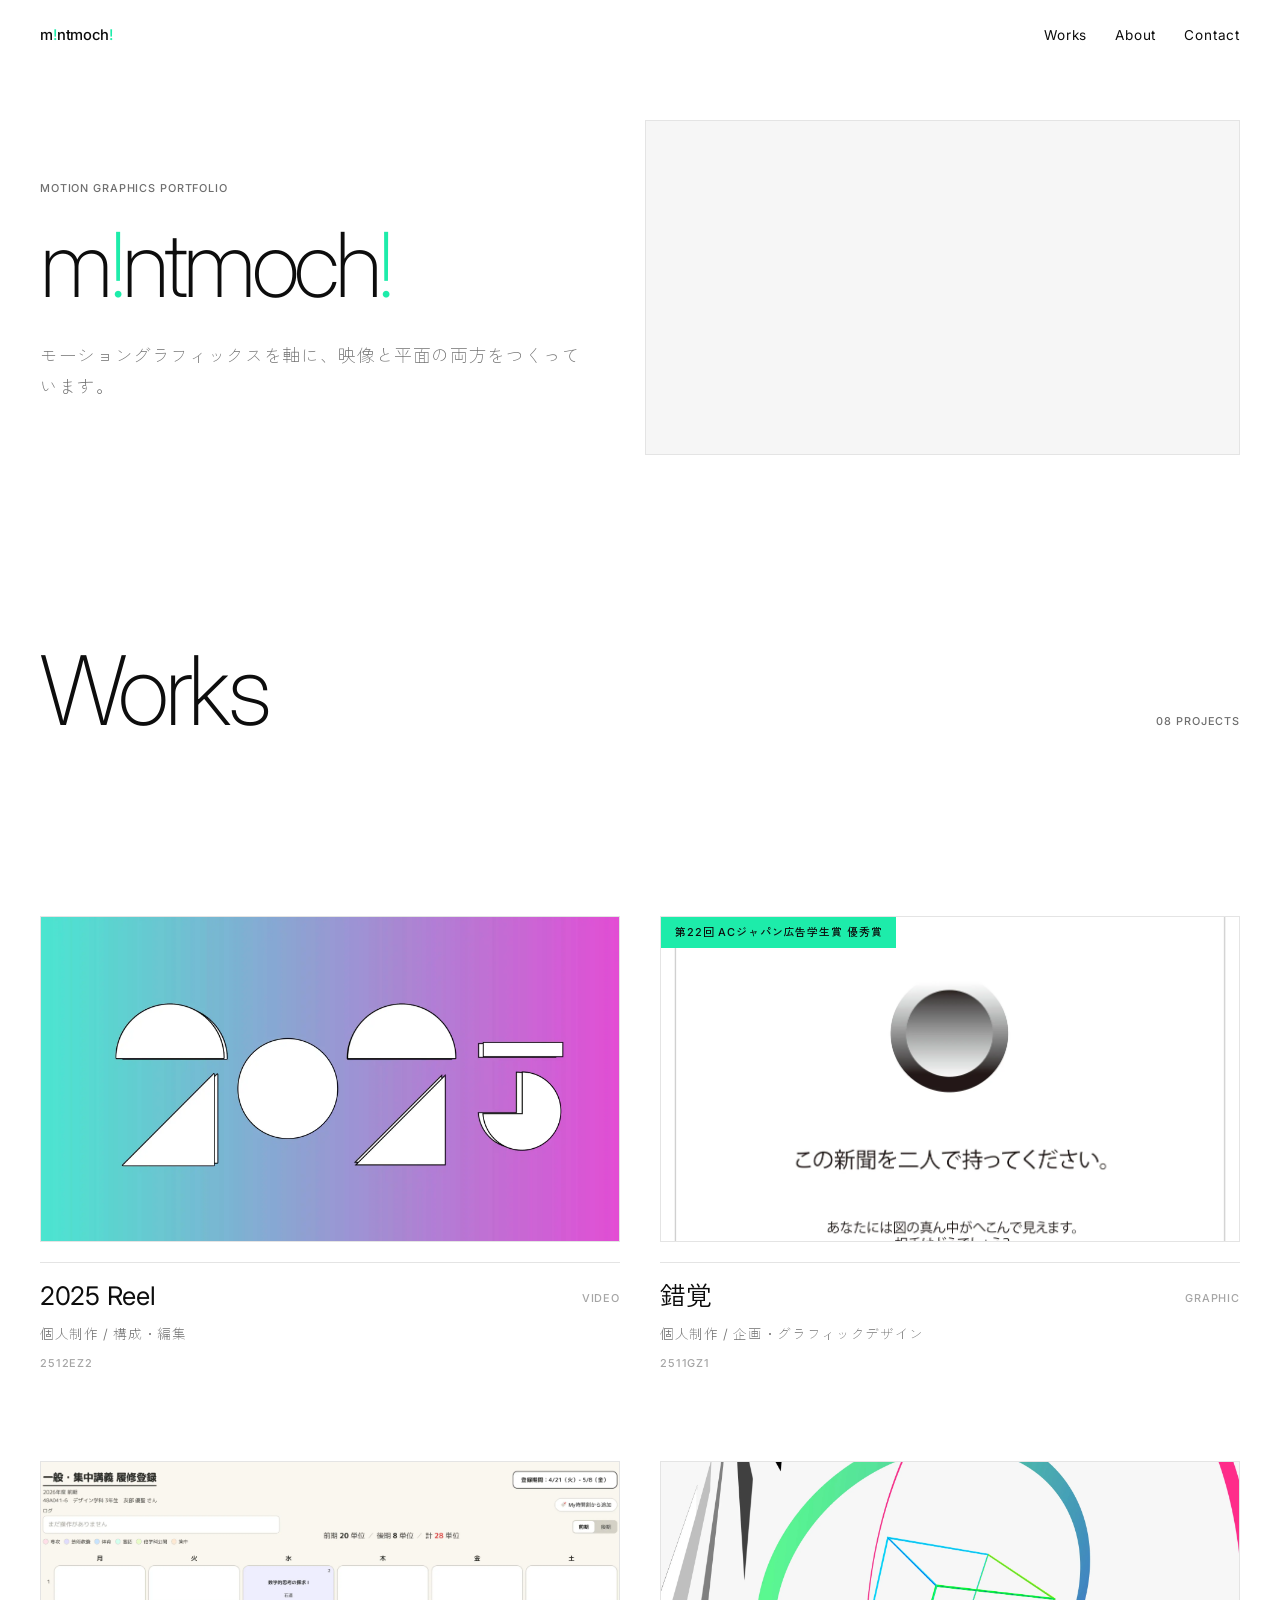
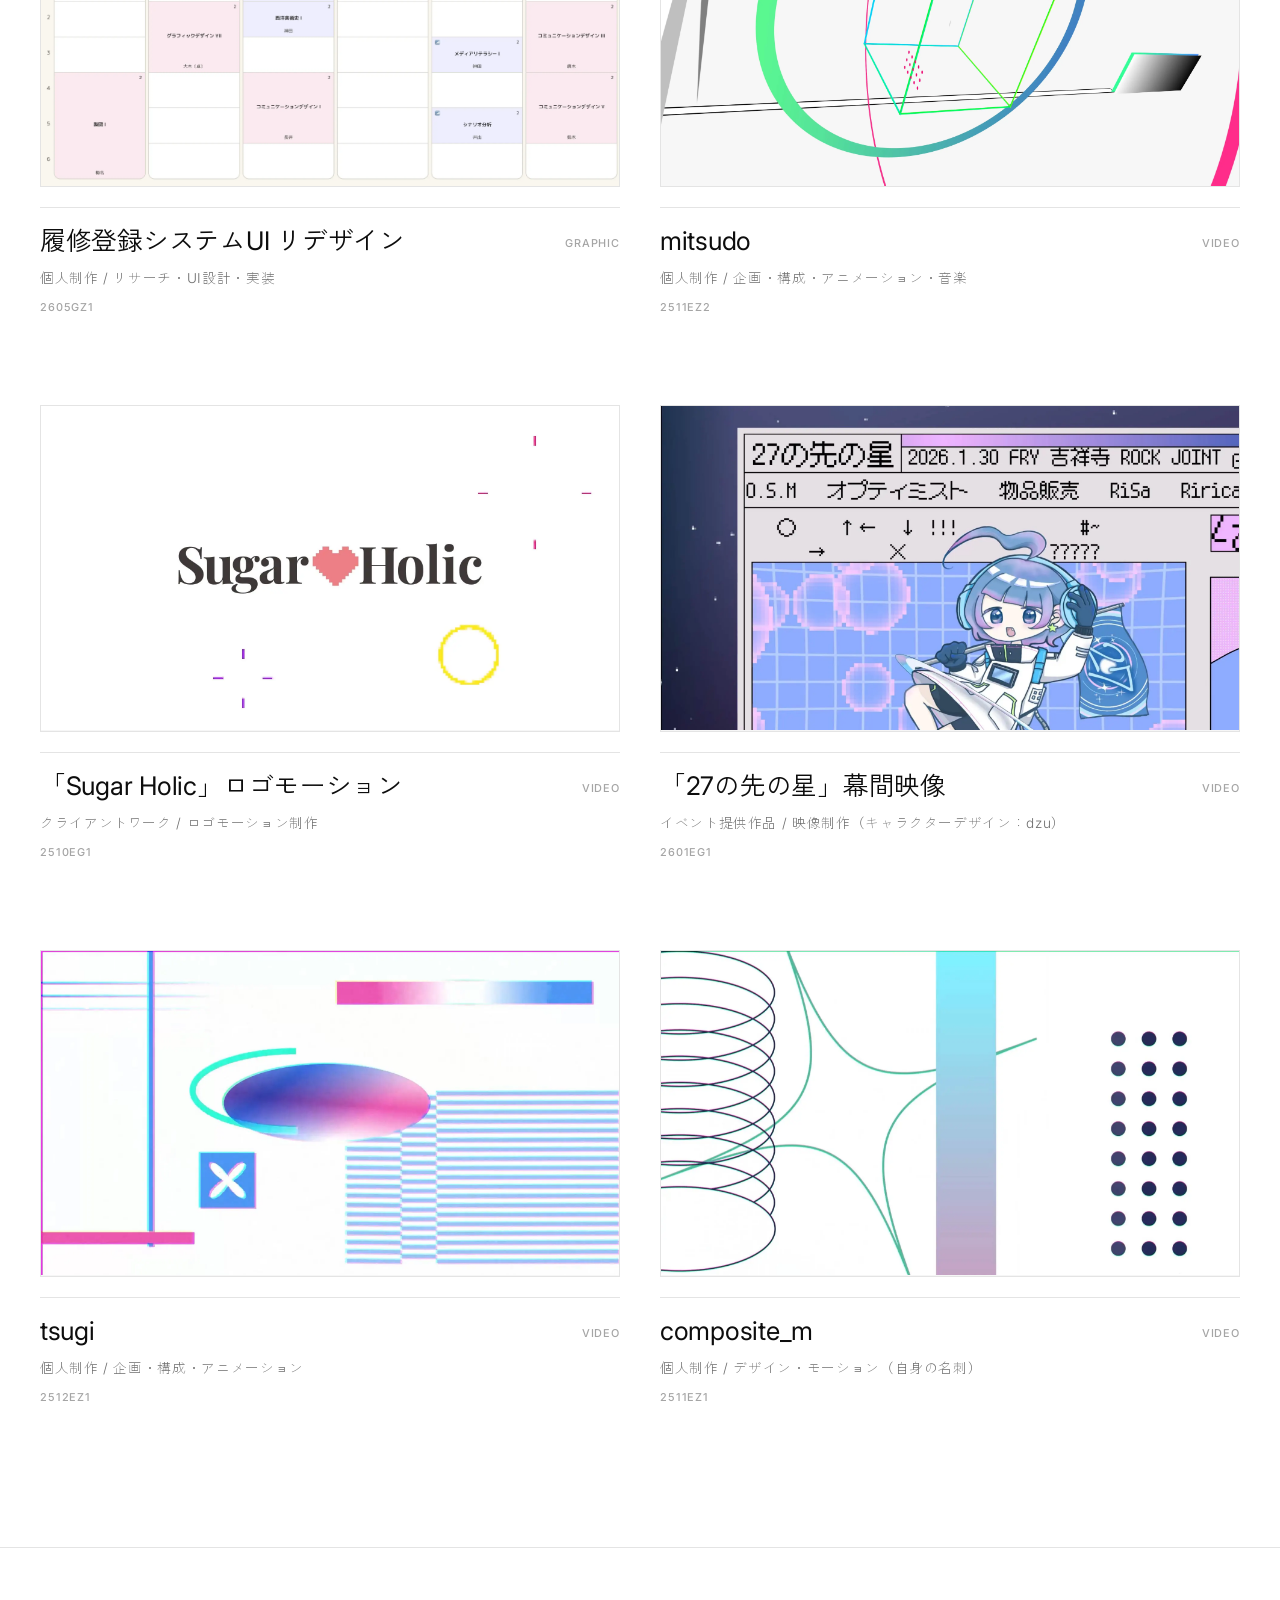
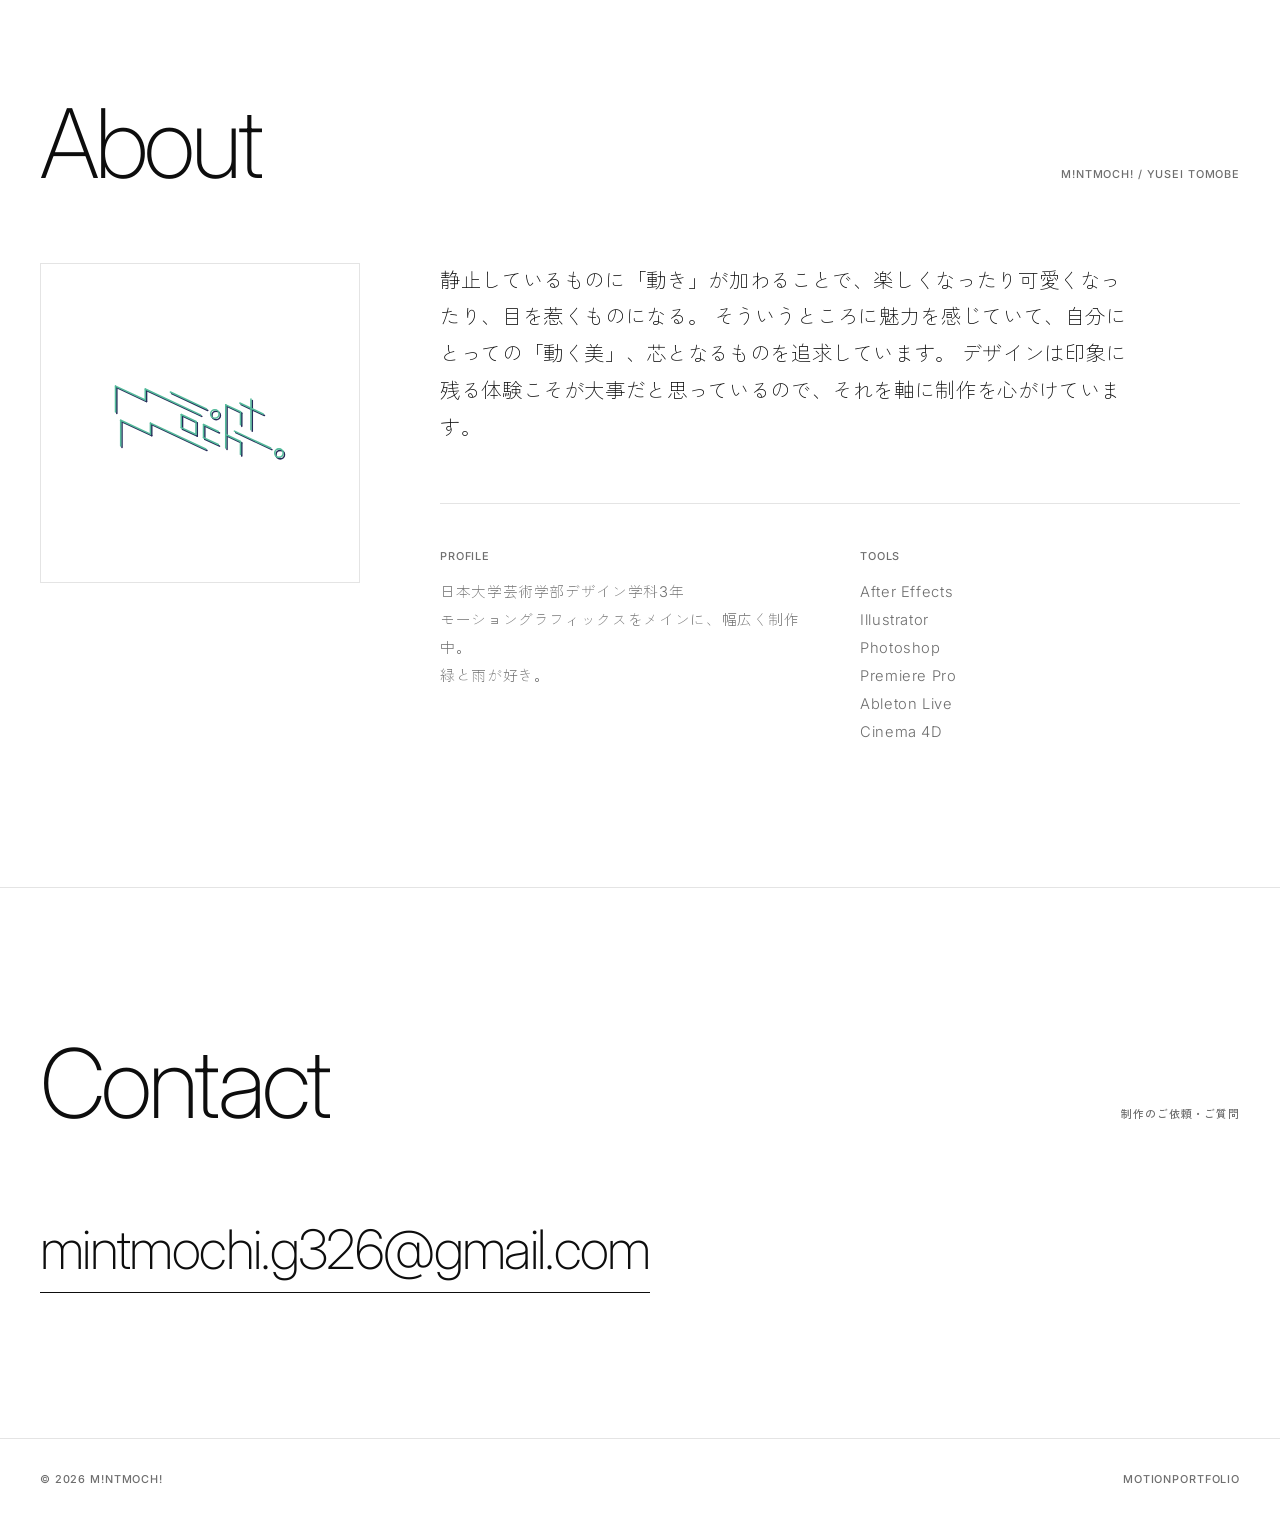
==== commit 41cc84aa: "style: フォントサイズを5段階に統合し、未使用のウェイトを削除 ## フォントサイズの整理 clamp() を使わない固定サイズが 0.66〜1rem の間に10種類散らばっていたのを 5段階に" ====
--- a/work-detail.html
+++ b/work-detail.html
@@ -21,7 +21,7 @@
     <link rel="preconnect" href="https://fonts.googleapis.com">
     <link rel="preconnect" href="https://fonts.gstatic.com" crossorigin>
     <link
-        href="https://fonts.googleapis.com/css2?family=Inter:wght@200;300;400;500;700&family=Zen+Kaku+Gothic+New:wght@300;400;500&display=swap"
+        href="https://fonts.googleapis.com/css2?family=Inter:wght@200;300;400;500&family=Zen+Kaku+Gothic+New:wght@300;400;500&display=swap"
         rel="stylesheet">
     <link rel="stylesheet" href="style.css">
 </head>
--- a/style.css
+++ b/style.css
@@ -50,8 +50,26 @@
     /* 固定ヘッダーの高さ。ページ内ジャンプのズレ補正にも使う */
     --header-h: 72px;
 
+    /* --- フォントサイズの段階 ---
+       clamp() を使わない固定サイズは、この5段階だけを使う。
+       以前は 0.66〜1rem の間に10種類が散らばっていたのを整理した。
+       根拠は Ant Design の「フォントスケールは3〜5種類程度に抑えるべき」。
+
+         1rem    … 本文
+         0.92rem … 補足テキスト（キャプション、メタ情報の値、ロゴ）
+         0.85rem … ナビ・操作要素（メニュー、フィルター、担当表記）
+         0.75rem … 小さいラベル（戻るリンク、ダミー表示）
+         0.68rem … 極小ラベル（作品コード、項目名、セクション見出しの小字）
+
+       唯一の例外が .detail-award（0.78rem）。理由はその定義箇所のコメント参照。
+       新しいサイズを足したくなったら、まず上のどれかに収まらないか考えること。 */
+
     /* 実測: 109ichiki.com が使っている曲線と完全に一致していたので据え置き。
-       6サイトとも x1 が小さく(0.09〜0.22) y2 が 1 の ease-out 系で共通していた。 */
+       参考6サイト中4サイト（109ichiki / ds-k / komeinc / zeroten）が
+       x1 が小さく(0.09〜0.22) y2 が 1 の ease-out 系だった。
+       残り2つは別系統で、arkreis は ease-in-out 寄りの cubic-bezier(.785,.135,.15,.86)、
+       unium は y1 が 1 を超えるオーバーシュート系の cubic-bezier(.4,1.07,1,1)。
+       「全サイト共通」ではないので、4/6 の多数派に乗っている、という理解が正しい。 */
     --ease-out: cubic-bezier(0.16, 1, 0.3, 1);
 }
 
@@ -250,7 +268,7 @@
 }
 
 .site-logo {
-    font-size: 0.95rem;
+    font-size: 0.92rem;
     font-weight: 500;
     letter-spacing: -0.01em;
 }
@@ -262,7 +280,7 @@
 
 .site-nav a {
     position: relative;
-    font-size: 0.8rem;
+    font-size: 0.85rem;
     font-weight: 400;
     letter-spacing: 0.06em;
     padding: 4px 0;
@@ -355,7 +373,7 @@
 }
 
 .works-note {
-    font-size: 0.9rem;
+    font-size: 0.92rem;
     color: var(--ink-mid);
 }
 
@@ -368,7 +386,7 @@
     position: relative;
     background: none;
     border: none;
-    padding: 2px 0;
+    padding: 4px 0;
     font-family: inherit;
     font-size: 0.85rem;
     font-weight: 400;
@@ -486,7 +504,7 @@
     padding: 8px 14px;
     background-color: var(--mint);
     color: var(--ink);
-    font-size: 0.66rem;
+    font-size: 0.68rem;
     font-weight: 500;
     letter-spacing: 0.08em;
     line-height: 1.4;
@@ -512,7 +530,7 @@
     font-size: clamp(1.25rem, 2vw, 1.6rem);
     font-weight: 400;
     letter-spacing: -0.01em;
-    margin-bottom: 10px;
+    margin-bottom: 12px;
     transition: color 0.3s ease;
 }
 
@@ -539,11 +557,11 @@
 /* VIDEO / GRAPHIC。枠線のバッジをやめ、極小ラベルにした */
 .work-badge {
     flex-shrink: 0;
-    font-size: 0.66rem;
+    font-size: 0.68rem;
     font-weight: 500;
     letter-spacing: 0.08em;
     color: var(--ink-weak);
-    padding-top: 6px;
+    padding-top: 8px;
 }
 
 
@@ -660,7 +678,7 @@
     height: var(--header-h);
     display: flex;
     align-items: center;
-    gap: 10px;
+    gap: 12px;
     padding: 0 40px;
     font-size: 0.75rem;
     font-weight: 500;
@@ -715,7 +733,12 @@
     color: var(--ink-weak);
 }
 
-/* 受賞歴。カードのバッジと同じミントの帯で揃える */
+/* 受賞歴。色は一覧カードの .work-award と同じミントの帯で揃えているが、
+   文字サイズだけは 0.78rem と大きめにしてある。これは不揃いではなく使い分け。
+   一覧では「サムネイルに重なる小さな標識」で作品画像の邪魔をしてはいけないのに対し、
+   詳細ページでは「白い余白に単独で置かれる見出し級の事実」だから。
+   受賞歴はこのポートフォリオで唯一の外部評価なので、ここは大きいままにしている。
+   下記フォントサイズ5段階の、唯一の例外。 */
 .detail-award {
     display: inline-block;
     margin-bottom: 36px;
@@ -724,7 +747,7 @@
     color: var(--ink);
     font-size: 0.78rem;
     font-weight: 500;
-    letter-spacing: 0.06em;
+    letter-spacing: 0.08em;
 }
 
 /* --- 映像レイアウト --- */
@@ -831,11 +854,11 @@
 .detail-site-link {
     display: inline-flex;
     align-items: center;
-    gap: 10px;
+    gap: 12px;
     margin-top: 28px;
     padding-bottom: 4px;
     border-bottom: 1px solid var(--ink);
-    font-size: 0.9rem;
+    font-size: 0.92rem;
     font-weight: 400;
     color: var(--ink);
     transition: color 0.3s ease, border-color 0.3s ease;
@@ -866,11 +889,11 @@
 
 /* 項目名は日本語なので、英字ラベルより字間を詰める */
 .detail-meta dt {
-    font-size: 0.72rem;
+    font-size: 0.68rem;
     font-weight: 500;
     letter-spacing: 0.08em;
     color: var(--ink-weak);
-    margin-bottom: 10px;
+    margin-bottom: 12px;
 }
 
 .detail-meta dd {
@@ -947,7 +970,7 @@
     flex-direction: column;
     gap: 12px;
     padding: 36px 0;
-    transition: opacity 0.3s ease;
+    transition: opacity 0.3s var(--ease-out);
 }
 
 .detail-pager-next {
@@ -1003,7 +1026,7 @@
     display: flex;
     justify-content: center;
     align-items: center;
-    transition: opacity 0.9s ease, visibility 0.9s ease;
+    transition: opacity 0.9s var(--ease-out), visibility 0.9s ease;
 }
 
 #splash-screen.hidden {
